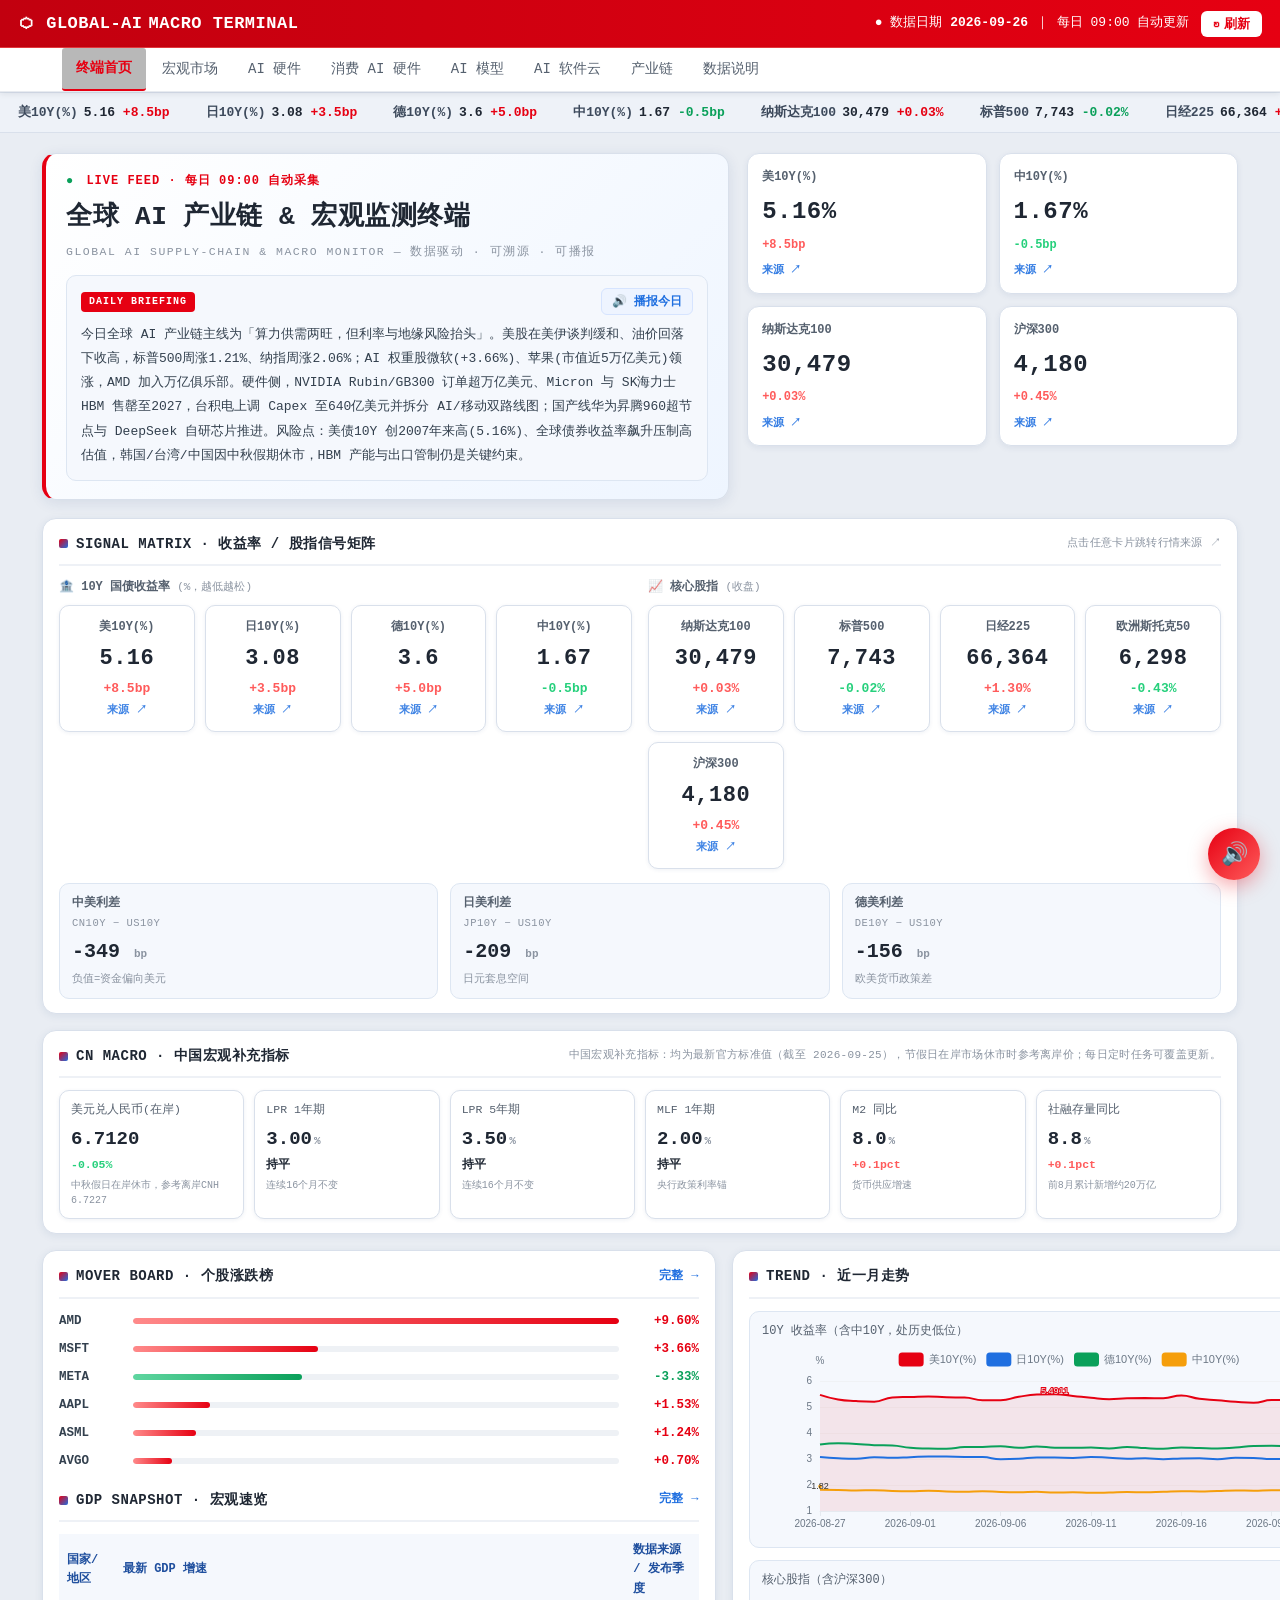
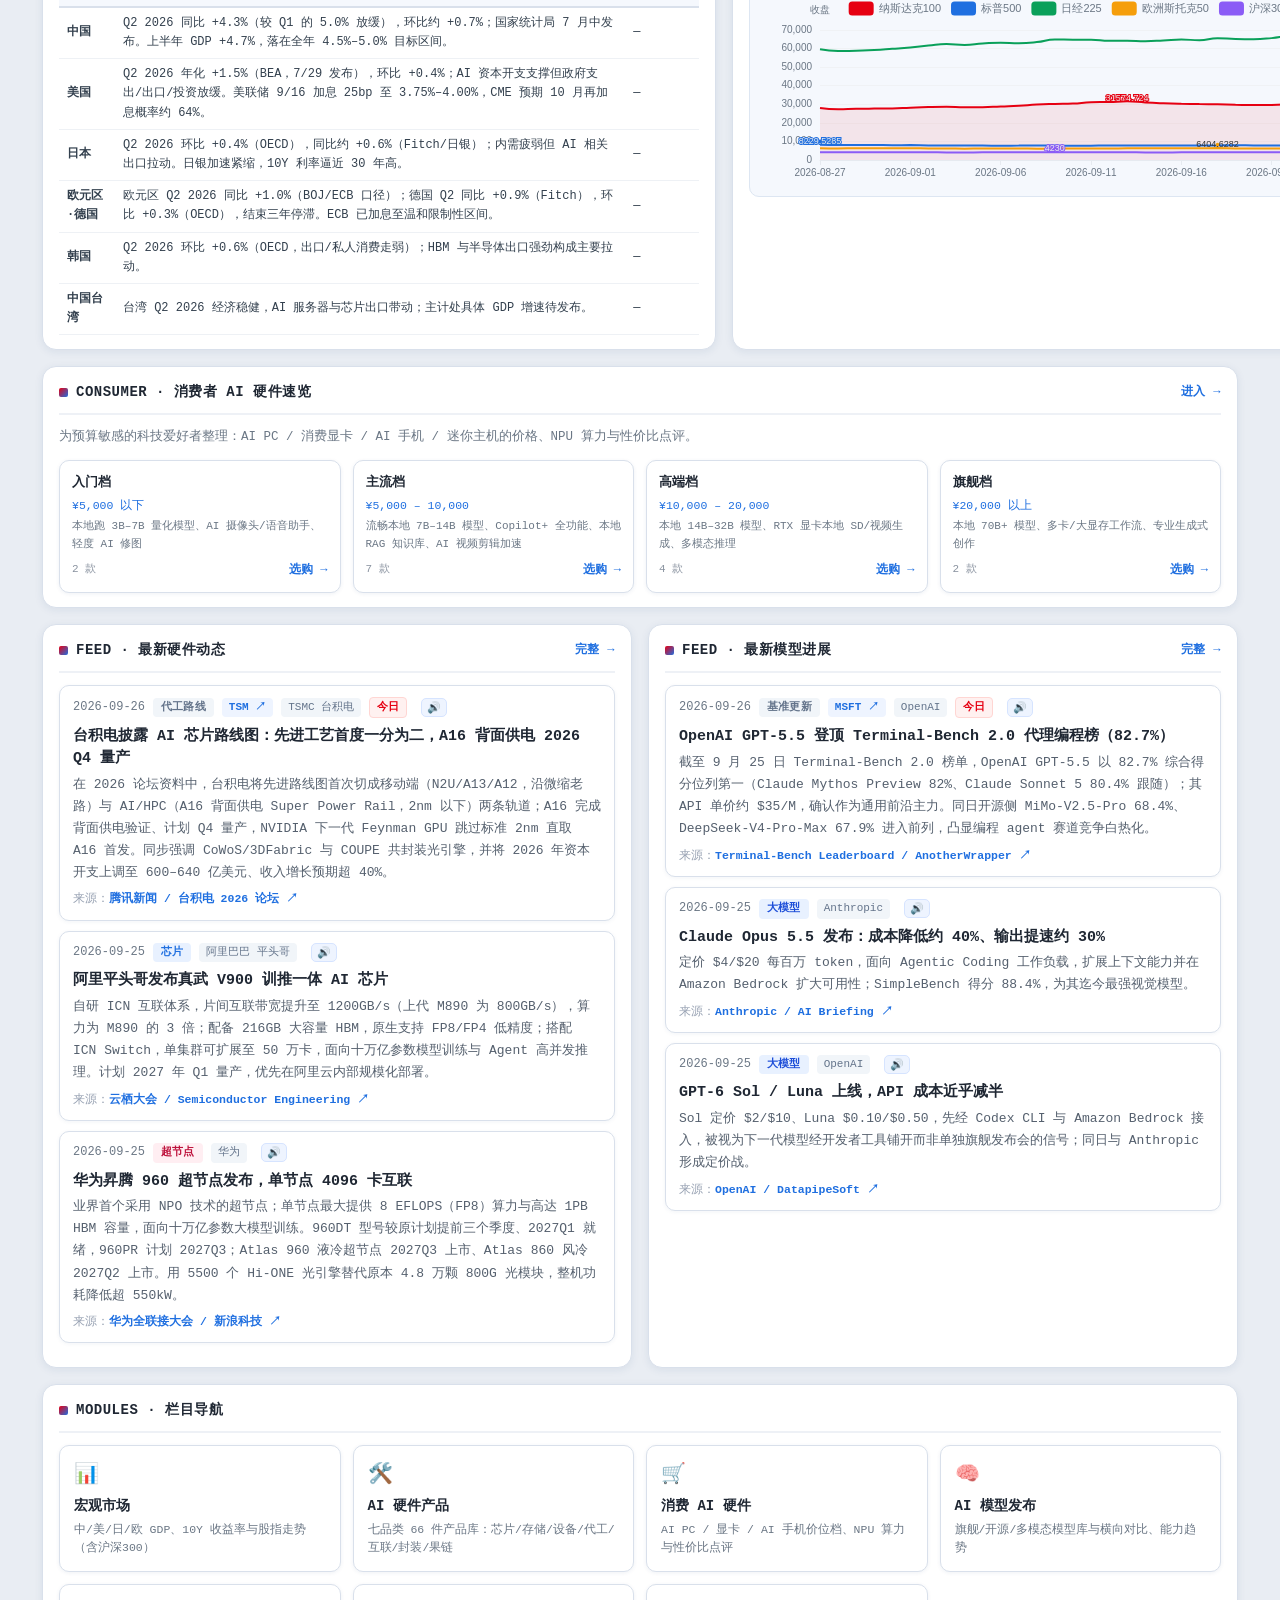
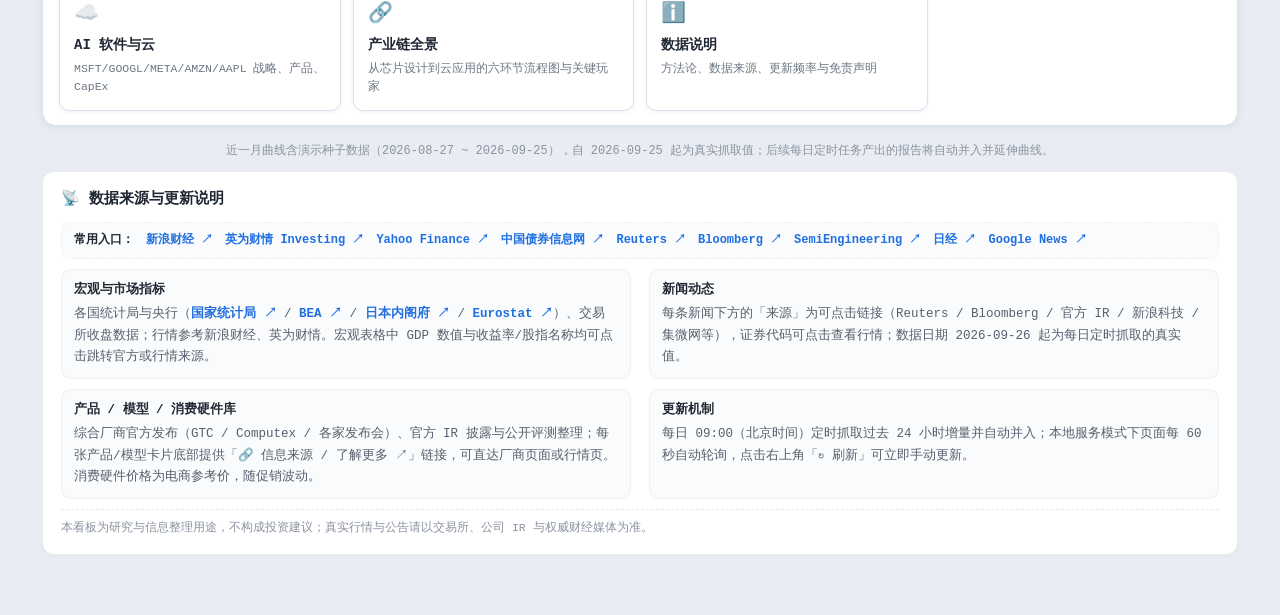
==== dashboard/index.html @ e93f7070 "Add dashboard: global AI hardware & software monitoring site" ====
<!DOCTYPE html>
<html lang="zh-CN">
<head>
<meta charset="UTF-8">
<meta name="viewport" content="width=device-width, initial-scale=1.0">
<title>全球 AI 产业链 · 宏观监测终端</title>
<link rel="stylesheet" href="style.css">
</head>
<body data-page="home" class="home-tech">

<header class="topbar">
  <div class="brand">⬡ GLOBAL-AI<b>MACRO TERMINAL</b></div>
  <div class="meta"><span id="navLive" class="live-pill"></span>
    <button id="refreshBtn" class="btn-refresh">↻ 刷新</button></div>
</header>

<nav class="navbar">
  <div class="nav-inner">
    <a class="nav-item is-active" href="index.html">终端首页</a>
    <a class="nav-item" href="macro.html">宏观市场</a>
    <a class="nav-item" href="hardware.html">AI 硬件</a>
    <a class="nav-item" href="consumer.html">消费 AI 硬件</a>
    <a class="nav-item" href="models.html">AI 模型</a>
    <a class="nav-item" href="software.html">AI 软件云</a>
    <a class="nav-item" href="chain.html">产业链</a>
    <a class="nav-item" href="about.html">数据说明</a>
  </div>
</nav>

<div class="ticker-wrap"><div class="ticker" id="ticker"></div></div>

<main class="container hx">

  <!-- ① 指令台 HERO -->
  <section class="hx-hero">
    <div class="hx-hero-l">
      <div class="hx-kicker"><span class="hx-blink">●</span> LIVE FEED · 每日 09:00 自动采集</div>
      <h1 class="hx-title">全球 AI 产业链 &amp; 宏观监测终端</h1>
      <div class="hx-sub">GLOBAL AI SUPPLY-CHAIN &amp; MACRO MONITOR — 数据驱动 · 可溯源 · 可播报</div>
      <div class="hx-brief" id="briefBox">
        <div class="hx-brief-head">
          <span class="hx-tag">DAILY BRIEFING</span>
          <button class="hx-voice" id="voiceBrief" title="语音播报今日速览">🔊 播报今日</button>
        </div>
        <p class="hx-summary" id="summaryText">加载中…</p>
      </div>
    </div>
    <div class="hx-hero-r" id="heroStats"></div>
  </section>

  <!-- ② 信号矩阵 SIGNAL MATRIX -->
  <section class="hx-sec">
    <div class="hx-sec-ttl"><span class="hx-dot"></span>SIGNAL MATRIX · 收益率 / 股指信号矩阵
      <span class="hx-hint">点击任意卡片跳转行情来源 ↗</span></div>
    <div class="hx-mat">
      <div class="hx-mat-col">
        <div class="hx-mat-lab">🏦 10Y 国债收益率 <span class="hx-mut">(%，越低越松)</span></div>
        <div class="hx-kpi-row" id="kpiYields"></div>
      </div>
      <div class="hx-mat-col">
        <div class="hx-mat-lab">📈 核心股指 <span class="hx-mut">(收盘)</span></div>
        <div class="hx-kpi-row" id="kpiIndices"></div>
      </div>
    </div>
    <div class="hx-deriv" id="hxDeriv"></div>
  </section>

  <!-- ③ 中国宏观补充条 -->
  <section class="hx-sec">
    <div class="hx-sec-ttl"><span class="hx-dot"></span>CN MACRO · 中国宏观补充指标
      <span class="hx-hint" id="cnNote">最新官方标准值</span></div>
    <div class="hx-cn-grid" id="homeCn"></div>
  </section>

  <!-- ④ 双栏：个股榜 / 走势 -->
  <section class="hx-two">
    <div class="hx-card">
      <div class="hx-sec-ttl"><span class="hx-dot"></span>MOVER BOARD · 个股涨跌榜
        <a class="hx-go" href="macro.html">完整 →</a></div>
      <div class="hx-movers" id="keyMovers"></div>
      <div class="hx-sec-ttl" style="margin-top:18px"><span class="hx-dot"></span>GDP SNAPSHOT · 宏观速览
        <a class="hx-go" href="macro.html">完整 →</a></div>
      <div class="hx-gdp" id="homeGdp"></div>
    </div>
    <div class="hx-card">
      <div class="hx-sec-ttl"><span class="hx-dot"></span>TREND · 近一月走势</div>
      <div class="hx-mini">
        <div class="hx-mini-ttl">10Y 收益率（含中10Y，处历史低位）</div>
        <div class="chart hx-chart" id="yieldChartHome"></div>
      </div>
      <div class="hx-mini">
        <div class="hx-mini-ttl">核心股指（含沪深300）</div>
        <div class="chart hx-chart" id="indexChartHome"></div>
      </div>
    </div>
  </section>

  <!-- ⑤ 消费者硬件入口 -->
  <section class="hx-sec">
    <div class="hx-sec-ttl"><span class="hx-dot"></span>CONSUMER · 消费者 AI 硬件速览
      <a class="hx-go" href="consumer.html">进入 →</a></div>
    <p class="hx-lede">为预算敏感的科技爱好者整理：AI PC / 消费显卡 / AI 手机 / 迷你主机的价格、NPU 算力与性价比点评。</p>
    <div class="hx-bands" id="homeBands"></div>
  </section>

  <!-- ⑥ 最新动态流 -->
  <section class="hx-two">
    <div class="hx-card">
      <div class="hx-sec-ttl"><span class="hx-dot"></span>FEED · 最新硬件动态
        <a class="hx-go" href="hardware.html">完整 →</a></div>
      <div id="homeHwNews" class="hx-feed"></div>
    </div>
    <div class="hx-card">
      <div class="hx-sec-ttl"><span class="hx-dot"></span>FEED · 最新模型进展
        <a class="hx-go" href="models.html">完整 →</a></div>
      <div id="homeMdNews" class="hx-feed"></div>
    </div>
  </section>

  <!-- ⑦ 栏目导航 -->
  <section class="hx-sec">
    <div class="hx-sec-ttl"><span class="hx-dot"></span>MODULES · 栏目导航</div>
    <div class="hx-mods" id="hxMods"></div>
  </section>

  <div class="footnote hx-note" id="dataNote"></div>
</main>

<!-- 语音播报浮钮 -->
<button id="voiceFloat" class="hx-voice-float" title="语音播报速览">🔊</button>

<script src="assets/echarts.min.js"></script>
<script src="data/data.js"></script>
<script src="app.js"></script>
</body>
</html>
---- dashboard/style.css ----
:root{
  --red:#e60012; --green:#0aa05a; --ink:#1f2733; --muted:#6b7785;
  --line:#e6eaf0; --bg:#f3f5f8; --card:#fff; --blue:#1f6fe0; --chip:#eef4ff;
}
*{box-sizing:border-box}
body{margin:0;background:var(--bg);color:var(--ink);
  font-family:-apple-system,BlinkMacSystemFont,"Segoe UI","PingFang SC","Microsoft YaHei",sans-serif;
  line-height:1.6;}
/* 顶栏 */
.topbar{display:flex;justify-content:space-between;align-items:center;
  background:linear-gradient(90deg,#c2000f,#e60012);color:#fff;padding:10px 18px;}
.brand{font-size:17px;font-weight:600;letter-spacing:.5px;}
.brand b{font-weight:800;margin-left:6px;}
.meta{font-size:13px;display:flex;align-items:center;gap:12px;}
.meta #lastUpdated{opacity:.92;}
#refreshBtn{background:#fff;color:var(--red);border:none;border-radius:6px;
  padding:4px 12px;font-size:13px;cursor:pointer;font-weight:600;}
#refreshBtn:hover{background:#ffe9ea;}
/* 滚动行情条 */
.ticker-wrap{background:#1b1f27;overflow:hidden;white-space:nowrap;}
.ticker{display:inline-block;padding:7px 0;animation:scroll 38s linear infinite;}
.ticker:hover{animation-play-state:paused;}
.ticker .tk{display:inline-block;margin:0 18px;font-size:13px;color:#e8eaed;}
.ticker .tk .nm{color:#9aa3af;margin-right:6px;}
.up{color:#ff5b5b;font-weight:700;}
.down{color:#26d07c;font-weight:700;}
@keyframes scroll{from{transform:translateX(0)}to{transform:translateX(-50%)}}
/* 主体 */
.container{max-width:1180px;margin:0 auto;padding:16px 16px 40px;}
.summary{background:var(--card);border:1px solid var(--line);border-left:4px solid var(--blue);
  border-radius:10px;padding:12px 16px;margin-bottom:18px;font-size:14px;}
.summary .badge{display:inline-block;background:var(--chip);color:var(--blue);font-weight:700;
  font-size:12px;padding:2px 10px;border-radius:999px;margin-right:10px;}
.block{background:var(--card);border:1px solid var(--line);border-radius:12px;
  padding:16px 18px;margin-bottom:18px;box-shadow:0 1px 3px rgba(16,24,40,.04);}
.block h2{margin:0 0 14px;font-size:18px;}
.block h2 small{font-size:12px;color:var(--muted);font-weight:400;margin-left:6px;}
/* 宏观 */
.macro-grid{display:grid;grid-template-columns:1fr 1fr;gap:14px;margin-bottom:14px;}
.panel{border:1px solid var(--line);border-radius:10px;padding:10px 12px;background:#fafbfc;}
.panel-title{font-size:13px;color:var(--muted);margin-bottom:4px;font-weight:600;}
.chart{width:100%;}
.chart-lg{height:240px;}
.chart-md{height:200px;}
/* 首页宏观速览：并排迷你图 */
.macro-mini{display:grid;grid-template-columns:1fr 1fr;gap:14px;margin-top:14px;}
.mini-box{border:1px solid var(--line);border-radius:10px;padding:10px 12px;background:#fafbfc;}
.mini-ttl{font-size:12px;color:var(--muted);font-weight:600;margin-bottom:4px;}
.table-wrap{overflow-x:auto;}
table{width:100%;border-collapse:collapse;font-size:13px;min-width:640px;}
th,td{padding:8px 10px;border-bottom:1px solid var(--line);text-align:left;}
th{background:#f1f5f9;color:#334155;font-weight:600;}
/* 卡片网格 */
.card-grid{display:grid;grid-template-columns:repeat(auto-fill,minmax(330px,1fr));gap:14px;}
.stk-card{border:1px solid var(--line);border-radius:12px;padding:12px 14px;background:#fff;}
.stk-head{display:flex;justify-content:space-between;align-items:baseline;margin-bottom:6px;}
.stk-name{font-weight:700;font-size:15px;}
.stk-tk{font-size:11px;color:var(--blue);background:var(--chip);padding:1px 8px;border-radius:999px;margin-left:6px;}
.stk-price{font-size:18px;font-weight:800;}
.stk-chart{height:120px;width:100%;}
.stk-foot{font-size:12px;color:var(--muted);margin-top:4px;}
.footnote{color:var(--muted);font-size:12px;text-align:center;margin-top:8px;}

/* ============ 导航栏（新浪财经风格） ============ */
.navbar{background:#c8161d;border-top:1px solid #e2373d;box-shadow:0 2px 6px rgba(16,24,40,.08);
  position:sticky;top:0;z-index:50;}
.nav-inner{max-width:1180px;margin:0 auto;display:flex;align-items:center;gap:2px;
  padding:0 12px;overflow-x:auto;white-space:nowrap;-ms-overflow-style:none;scrollbar-width:none;}
.nav-inner::-webkit-scrollbar{display:none}
.nav-item{color:#fff;text-decoration:none;font-size:14px;padding:9px 14px;border-radius:3px;
  transition:background .15s;font-weight:500;}
.nav-item:hover{background:rgba(0,0,0,.16)}
.nav-item.is-active{background:rgba(0,0,0,.24);font-weight:700}
.nav-live{margin-left:auto;color:#ffe0e2;font-size:12px;padding-right:6px;white-space:nowrap;}
.nav-live b{color:#fff}

/* 锚点跳转时给固定导航留出空间 */
section[id],p[id]{scroll-margin-top:56px}

/* ============ 新闻栏目 ============ */
.news-toolbar{display:flex;align-items:center;justify-content:space-between;gap:10px;
  flex-wrap:wrap;margin-bottom:12px;padding-bottom:10px;border-bottom:1px dashed var(--line);}
.news-filters{display:flex;flex-wrap:wrap;gap:6px;}
.chip{border:1px solid var(--line);background:#f7f9fc;color:#475569;font-size:12px;
  padding:2px 10px;border-radius:999px;cursor:pointer;transition:all .15s;}
.chip:hover{border-color:#c3d4ee;color:var(--blue)}
.chip.on{background:var(--red);border-color:var(--red);color:#fff;font-weight:600;}
.news-count{font-size:12px;color:var(--muted);white-space:nowrap;}
.news-list{display:grid;grid-template-columns:1fr;gap:0;}
.news-item{padding:12px 2px 12px 12px;border-bottom:1px solid #f0f2f5;border-left:3px solid transparent;
  transition:background .15s,border-color .15s;}
.news-item:hover{background:#fafcff;border-left-color:var(--red);}
.news-item:last-child{border-bottom:none}
.news-head{display:flex;align-items:center;gap:8px;flex-wrap:wrap;margin-bottom:4px;}
.news-date{font-size:12px;color:var(--muted);font-variant-numeric:tabular-nums;}
.news-tag{font-size:11px;padding:1px 8px;border-radius:4px;font-weight:600;letter-spacing:.2px;}
.news-tk{font-size:11px;color:var(--blue);background:var(--chip);padding:1px 7px;border-radius:4px;font-weight:600;}
.news-org{font-size:11px;color:#64748b;background:#f1f5f9;padding:1px 7px;border-radius:4px;}
.news-cty{font-size:11px;color:#0f766e;background:#ecfdf5;padding:1px 7px;border-radius:4px;font-weight:600;}
.news-fresh{font-size:11px;padding:1px 7px;border-radius:4px;background:#fff1f0;color:var(--red);
  border:1px solid #ffd6d3;font-weight:700;}

/* 硬件页：地区筛选条 + 国别徽标 */
.filter-bar{display:flex;flex-wrap:wrap;align-items:center;gap:8px;margin:14px 0 4px;
  padding:10px 12px;background:#f6f8fb;border:1px solid var(--line);border-radius:10px;}
.flt-label{font-size:13px;color:var(--muted);font-weight:600;margin-right:2px;}
.flt{font-size:12.5px;padding:5px 12px;border:1px solid #d4dbe5;border-radius:999px;background:#fff;
  color:var(--ink);cursor:pointer;transition:all .15s;font-weight:600;}
.flt:hover{border-color:var(--blue);color:var(--blue);}
.flt.active{background:var(--red);border-color:var(--red);color:#fff;}
.pc-country{font-size:10.5px;color:#0f766e;background:#ecfdf5;border:1px solid #99f6e4;
  padding:1px 7px;border-radius:999px;font-weight:600;margin-right:6px;}
.news-title{margin:0;font-size:15px;font-weight:700;line-height:1.45;display:inline;}
.news-head .news-title{flex:1 1 100%;}
.news-detail{margin:4px 0 6px;font-size:13px;color:#3f4a58;line-height:1.7;}
.news-src{font-size:11.5px;color:#98a2b3;}
.news-empty{color:var(--muted);font-size:13px;padding:16px 4px;}

/* 标签配色 */
.news-tag.t-chip{background:#e8f1ff;color:#1f6fe0}
.news-tag.t-mem{background:#e6f8f6;color:#0d9488}
.news-tag.t-pkg{background:#f2ecfe;color:#7c3aed}
.news-tag.t-eq{background:#fff4e5;color:#c2740a}
.news-tag.t-net{background:#e6f6fb;color:#0e7490}
.news-tag.t-fab{background:#eceefb;color:#4f46e5}
.news-tag.t-node{background:#ffeef2;color:#be123c}
.news-tag.t-llm{background:#e8f1ff;color:#1d4ed8}
.news-tag.t-mm{background:#f2ecfe;color:#7c3aed}
.news-tag.t-open{background:#e9f9ef;color:#0aa05a}
.news-tag.t-agent{background:#fff1e6;color:#c2410c}
.news-tag.t-sec{background:#ffeceb;color:#d92d20}
.news-tag.t-eco{background:#e6f8f6;color:#0f766e}
.news-tag.t-sci{background:#e6f6fb;color:#0369a1}
.news-tag.t-def{background:#f1f5f9;color:#64748b}

/* ============ 产业链全景卡片 ============ */
.chain-grid{display:grid;grid-template-columns:repeat(auto-fill,minmax(210px,1fr));gap:12px;}
.chain-card{border:1px solid var(--line);border-radius:10px;padding:12px 14px;background:#fafbfc;
  text-decoration:none;color:inherit;display:block;transition:all .15s;}
.chain-card:hover{border-color:#f3b4b8;background:#fff;box-shadow:0 4px 12px rgba(230,0,18,.08);transform:translateY(-1px);}
.chain-card .cc-t{font-size:14px;font-weight:700;margin-bottom:4px;}
.chain-card .cc-d{font-size:12px;color:var(--muted);line-height:1.55;}
.chain-card .cc-n{font-size:11px;color:var(--red);font-weight:700;margin-top:6px;display:inline-block;}

@media(max-width:760px){
  .macro-grid{grid-template-columns:1fr;}
  .nav-item{padding:9px 10px;font-size:13px;}
  .nav-live{display:none}
}

/* ============ 导航栏（多页站点） ============ */
.navbar a.nav-item.is-active{background:rgba(0,0,0,.28);font-weight:700}

/* 首页速览 */
.kpi-row{display:grid;grid-template-columns:repeat(auto-fill,minmax(150px,1fr));gap:12px;margin-bottom:16px;}
.kpi{background:var(--card);border:1px solid var(--line);border-radius:12px;padding:12px 14px;text-align:center;
  box-shadow:0 1px 3px rgba(16,24,40,.04);}
.kpi-nm{font-size:12px;color:var(--muted);margin-bottom:4px;font-weight:600;}
.kpi-v{font-size:22px;font-weight:800;letter-spacing:.5px;}
.kpi-c{font-size:13px;font-weight:700;margin-top:2px;}

.mover-row{display:flex;flex-wrap:wrap;gap:8px;margin-bottom:18px;}
.mover{display:flex;align-items:center;gap:8px;background:var(--card);border:1px solid var(--line);
  border-radius:999px;padding:4px 14px;font-size:13px;font-weight:600;}
.mover .m-tk{color:var(--ink);}
.mover .m-chg{font-weight:800;}

/* 栏目入口卡片 */
.col-grid{display:grid;grid-template-columns:repeat(auto-fill,minmax(220px,1fr));gap:14px;}
.col-card{display:block;text-decoration:none;color:inherit;background:var(--card);border:1px solid var(--line);
  border-radius:12px;padding:16px;transition:all .15s;box-shadow:0 1px 3px rgba(16,24,40,.04);}
.col-card:hover{border-color:#f3b4b8;box-shadow:0 6px 16px rgba(230,0,18,.1);transform:translateY(-2px);}
.col-card .cc-ico{font-size:26px;}
.col-card .cc-t{font-size:16px;font-weight:700;margin:6px 0 4px;}
.col-card .cc-d{font-size:12.5px;color:var(--muted);line-height:1.55;}
.col-card .cc-n{font-size:12px;color:var(--red);font-weight:700;margin-top:8px;display:inline-block;}

/* 双栏新闻（首页亮点） */
.news-half{display:grid;grid-template-columns:1fr 1fr;gap:16px;}
@media(max-width:760px){.news-half{grid-template-columns:1fr;}}

/* 区块标题带线 */
.sec-ttl{display:flex;align-items:center;gap:10px;margin:4px 0 14px;}
.sec-ttl h2{margin:0;font-size:18px;}
.sec-ttl .ln{flex:1;height:1px;background:var(--line);}

/* ============ 硬件产品卡片 ============ */
.cat-block{border-top:2px solid var(--red);margin-bottom:26px;padding-top:10px;}
.cat-head{display:flex;align-items:baseline;gap:10px;}
.cat-head h3{margin:0;font-size:17px;}
.cat-n{font-size:12px;color:var(--muted);background:#f1f5f9;padding:1px 9px;border-radius:999px;}
.cat-desc{font-size:13px;color:var(--muted);margin:6px 0 14px;line-height:1.6;}

.prod-grid{display:grid;grid-template-columns:repeat(auto-fill,minmax(340px,1fr));gap:14px;}
.prod-card{border:1px solid var(--line);border-radius:12px;background:var(--card);overflow:hidden;
  box-shadow:0 1px 3px rgba(16,24,40,.04);display:flex;flex-direction:column;}
.pc-head{display:flex;justify-content:space-between;align-items:flex-start;padding:12px 14px;
  background:linear-gradient(180deg,#fbfcfe,#f4f7fb);border-bottom:1px solid var(--line);}
.pc-vendor{font-size:11.5px;color:var(--blue);font-weight:700;}
.pc-name{margin:2px 0 0;font-size:15px;font-weight:800;}
.pc-meta{text-align:right;display:flex;flex-direction:column;align-items:flex-end;gap:4px;}
.pc-status{font-size:11px;color:#b45309;background:#fff7ed;padding:1px 8px;border-radius:999px;font-weight:600;}
.pc-tk{font-size:11px;color:var(--blue);background:var(--chip);padding:1px 7px;border-radius:4px;font-weight:700;}
.pc-body{padding:10px 14px 14px;flex:1;}
table.spec{width:100%;border-collapse:collapse;font-size:12.5px;min-width:0;}
table.spec td{border:1px solid #eef1f5;padding:5px 8px;}
table.spec .sp-k{background:#f7f9fc;color:var(--muted);width:38%;font-weight:600;}
table.spec .sp-v{color:var(--ink);}
.pc-hl-title{font-size:12px;font-weight:700;color:var(--ink);margin:10px 0 4px;}
ul.pc-hl{margin:0;padding-left:18px;font-size:12.5px;color:#3f4a58;line-height:1.7;}
.pc-pos{font-size:12.5px;color:#475569;background:#f7fafc;border-radius:8px;padding:8px 10px;margin-top:10px;line-height:1.6;}

/* ============ 模型卡片 ============ */
.model-grid{display:grid;grid-template-columns:repeat(auto-fill,minmax(330px,1fr));gap:14px;}
.model-card{border:1px solid var(--line);border-radius:12px;background:var(--card);padding:14px 16px;
  box-shadow:0 1px 3px rgba(16,24,40,.04);display:flex;flex-direction:column;}
.mc-head{display:flex;justify-content:space-between;align-items:flex-start;gap:8px;}
.mc-vendor{font-size:11.5px;color:var(--blue);font-weight:700;}
.mc-name{margin:2px 0 0;font-size:15px;font-weight:800;}
.mc-badges{display:flex;gap:5px;flex-shrink:0;}
.badge{font-size:10.5px;padding:2px 7px;border-radius:999px;font-weight:700;white-space:nowrap;}
.badge.open{background:#e9f9ef;color:#0aa05a;}
.badge.close{background:#fdeceb;color:#d92d20;}
.badge.type{background:#eef2ff;color:#4338ca;}
.mc-spec{display:grid;grid-template-columns:1fr 1fr;gap:6px 12px;margin:10px 0;font-size:12px;}
.mc-spec div{display:flex;flex-direction:column;}
.mc-spec span{font-size:10.5px;color:var(--muted);}
.mc-spec div{color:var(--ink);font-weight:600;}
ul.mc-hl{margin:0 0 8px;padding-left:18px;font-size:12.5px;color:#3f4a58;line-height:1.7;}
.mc-bench{font-size:12px;color:#475569;background:#f7fafc;border-radius:8px;padding:8px 10px;line-height:1.6;}
.mc-date{font-size:11.5px;color:var(--muted);margin-top:8px;}

/* ============ 软件公司卡片 ============ */
.sw-grid{display:grid;grid-template-columns:repeat(auto-fill,minmax(360px,1fr));gap:14px;}
.sw-card{border:1px solid var(--line);border-radius:12px;background:var(--card);padding:14px 16px;
  box-shadow:0 1px 3px rgba(16,24,40,.04);}
.sw-head{display:flex;align-items:center;gap:10px;margin-bottom:4px;}
.sw-tk{font-size:12px;color:var(--blue);background:var(--chip);padding:2px 9px;border-radius:6px;font-weight:800;}
.sw-name{margin:0;font-size:17px;font-weight:800;}
.sw-role{font-size:12.5px;color:var(--blue);font-weight:600;margin-bottom:8px;}
.sw-strategy{font-size:13px;color:#3f4a58;line-height:1.7;margin-bottom:10px;}
.sw-block{margin-bottom:10px;}
.sw-bt{font-size:12px;font-weight:700;color:var(--ink);margin-bottom:4px;}
.sw-block ul{margin:0;padding-left:18px;font-size:12.5px;color:#3f4a58;line-height:1.7;}
.sw-capex{font-size:12.5px;color:#475569;background:#f7fafc;border-radius:8px;padding:8px 10px;line-height:1.6;}

/* ============ 产业链流程 ============ */
.chain-flow{display:flex;flex-wrap:wrap;align-items:stretch;gap:0;}
.chain-node{flex:1 1 200px;min-width:180px;border:1px solid var(--line);border-radius:12px;padding:14px 16px;
  background:var(--card);position:relative;margin:6px;}
.cn-icon{font-size:24px;}
.cn-name{font-size:15px;font-weight:800;margin:6px 0 4px;}
.cn-desc{font-size:12px;color:var(--muted);line-height:1.6;}
.cn-players{margin-top:8px;display:flex;flex-wrap:wrap;gap:5px;}
.cn-p{font-size:11px;font-weight:700;color:var(--blue);background:var(--chip);padding:1px 8px;border-radius:999px;}
.cn-arrow{display:flex;align-items:center;justify-content:center;color:var(--red);font-size:20px;font-weight:800;
  padding:0 4px;align-self:center;}
@media(max-width:760px){.cn-arrow{transform:rotate(90deg);}}

/* ============ 时间线 ============ */
.timeline{position:relative;padding-left:18px;border-left:2px solid var(--line);margin-left:6px;}
.tl-item{position:relative;padding:8px 0 8px 6px;}
.tl-dot{position:absolute;left:-26px;top:14px;width:12px;height:12px;border-radius:50%;
  background:var(--red);border:2px solid #fff;box-shadow:0 0 0 2px #ffd6da;}
.tl-body{display:flex;flex-direction:column;}
.tl-date{font-size:11.5px;color:var(--muted);font-variant-numeric:tabular-nums;}
.tl-body b{font-size:14px;margin-top:1px;}
.tl-sub{font-size:12px;color:var(--muted);}

/* 对比表横向滚动 */
.table-scroll{overflow-x:auto;}
.mini{font-size:12px;font-weight:700;}

/* ============ 主页改版：Hero + 分组 KPI + 双栏 ============ */
.hero{display:flex;gap:18px;align-items:stretch;margin-bottom:18px;
  background:linear-gradient(135deg,#1d2735 0%,#2a3a52 55%,#3b2a4a 100%);
  border-radius:16px;padding:22px 24px;color:#fff;
  box-shadow:0 6px 20px rgba(20,30,50,.25);position:relative;overflow:hidden;}
.hero::after{content:'';position:absolute;right:-60px;top:-60px;width:220px;height:220px;border-radius:50%;
  background:radial-gradient(circle,rgba(230,0,18,.35),transparent 70%);}
.hero-left{flex:1.6;min-width:0;position:relative;z-index:1;}
.hero-kicker{font-size:11px;letter-spacing:1.5px;color:#8fa3c0;font-weight:700;margin-bottom:6px;}
.hero-title{margin:0 0 8px;font-size:20px;font-weight:800;letter-spacing:.5px;}
.hero-summary{margin:0;font-size:13.5px;line-height:1.8;color:#d7deea;max-height:120px;overflow:auto;}
.hero-chips{margin-top:12px;display:flex;gap:8px;flex-wrap:wrap;}
.hchip{font-size:11.5px;font-weight:700;padding:3px 12px;border-radius:999px;}
.hc-red{background:rgba(230,0,18,.25);color:#ff9aa2;border:1px solid rgba(230,0,18,.45);}
.hc-blue{background:rgba(56,132,255,.22);color:#9cc2ff;border:1px solid rgba(56,132,255,.45);}
.hc-teal{background:rgba(20,184,166,.22);color:#7ce0d5;border:1px solid rgba(20,184,166,.45);}
.hero-right{flex:1;display:grid;grid-template-columns:1fr 1fr;gap:10px;align-content:center;position:relative;z-index:1;}
.hero-stat{background:rgba(255,255,255,.07);border:1px solid rgba(255,255,255,.12);border-radius:12px;
  padding:10px 12px;backdrop-filter:blur(4px);}
.hs-nm{font-size:11px;color:#a8b6cc;font-weight:600;}
.hs-v{font-size:19px;font-weight:800;margin-top:2px;font-variant-numeric:tabular-nums;}
.hs-c{font-size:12px;font-weight:700;}
@media(max-width:860px){.hero{flex-direction:column;}.hero-summary{max-height:none;}}

/* 区块标题小圆点 */
.st-dot{display:inline-block;width:9px;height:9px;border-radius:50%;margin-right:8px;vertical-align:2px;}
.d-red{background:var(--red);box-shadow:0 0 0 3px #fdd9dc;}
.d-blue{background:var(--blue);box-shadow:0 0 0 3px #d9e7fb;}
.d-teal{background:#0d9488;box-shadow:0 0 0 3px #ccf1ed;}
.d-amber{background:#d97706;box-shadow:0 0 0 3px #fdeccc;}
.st-sub{font-size:11.5px;color:var(--muted);}

/* KPI 分组 */
.kpi-group{margin-bottom:6px;}
.kg-label{font-size:12.5px;color:var(--muted);font-weight:700;margin:8px 0 8px;}
.kpi{border-top:3px solid var(--line);position:relative;}
.kpi:has(.up){border-top-color:#f3b0b3;}
.kpi:has(.down){border-top-color:#9fdfc0;}

/* 双栏 */
.two-col{display:grid;grid-template-columns:1fr 1fr;gap:18px;align-items:start;}
@media(max-width:860px){.two-col{grid-template-columns:1fr;}}

/* 消费档位卡 */
.band-grid{display:grid;grid-template-columns:repeat(auto-fill,minmax(230px,1fr));gap:12px;}
.band-card{display:block;text-decoration:none;color:inherit;background:#fff;border:1px solid var(--line);
  border-radius:12px;padding:14px 16px;transition:all .15s;box-shadow:0 1px 3px rgba(16,24,40,.04);}
a.band-card:hover{border-color:#f3b4b8;box-shadow:0 6px 16px rgba(230,0,18,.1);transform:translateY(-2px);}
.bc-name{font-size:14px;font-weight:800;display:flex;align-items:center;gap:6px;}
.bc-name::before{content:'';width:8px;height:8px;border-radius:50%;background:var(--amber,#d97706);}
.bc-range{font-size:17px;font-weight:800;color:var(--red);margin:4px 0;font-variant-numeric:tabular-nums;}
.bc-do{font-size:12.5px;color:#3f4a58;line-height:1.65;}
.bc-note{font-size:12px;color:var(--muted);margin-top:6px;line-height:1.6;}
.bc-foot{display:flex;justify-content:space-between;align-items:center;margin-top:10px;font-size:12px;}
.bc-n{color:var(--muted);font-weight:700;}
.bc-go{color:var(--red);font-weight:800;}
.cons-lede{font-size:13px;color:#3f4a58;margin:0 0 12px;line-height:1.7;}
.cons-teaser{border-top:3px solid #d97706;}

/* 消费产品卡增强 */
.cons-card .pc-head{background:linear-gradient(180deg,#fffdf6,#fdf6e7);}
.cons-price-row{display:flex;justify-content:space-between;align-items:center;gap:10px;
  padding:10px 14px;border-bottom:1px solid #f1ead6;background:#fffcf2;}
.cons-price{font-size:18px;font-weight:800;color:var(--red);font-variant-numeric:tabular-nums;}
.cons-npu{font-size:11.5px;color:#92400e;background:#fef3c7;border:1px solid #fde68a;
  padding:2px 9px;border-radius:999px;font-weight:700;text-align:right;}
.cons-value{font-size:12.5px;color:#475569;background:#f7fafc;border-radius:8px;padding:9px 11px;
  margin-top:10px;line-height:1.7;}
.pc-status.st-soon{color:#6d28d9;background:#f5f3ff;}
.col-hot{border-color:#f0c9cb;background:linear-gradient(180deg,#fffafa,#fff5f5);}
.hot-tag{font-size:10px;background:var(--red);color:#fff;border-radius:4px;padding:1px 6px;
  vertical-align:3px;font-weight:800;margin-left:4px;}

@media(max-width:760px){
  .hero-right{grid-template-columns:1fr 1fr;}
}

/* ============ 全站页脚：数据来源 ============ */
.site-footer{margin-top:10px;background:var(--card);border:1px solid var(--line);border-radius:12px;
  padding:16px 18px;box-shadow:0 1px 3px rgba(16,24,40,.04);}
.sf-ttl{font-size:15px;font-weight:800;margin-bottom:10px;color:var(--ink);}
.sf-grid{display:grid;grid-template-columns:1fr 1fr;gap:10px 18px;}
@media(max-width:760px){.sf-grid{grid-template-columns:1fr;}}
.sf-item{background:#f8fafc;border:1px solid var(--line);border-radius:10px;padding:10px 12px;
  font-size:12.5px;color:#3f4a58;line-height:1.7;display:flex;flex-direction:column;gap:3px;}
.sf-item b{font-size:12.5px;color:var(--ink);}
.sf-disclaim{font-size:11.5px;color:var(--muted);margin-top:10px;line-height:1.7;
  border-top:1px dashed var(--line);padding-top:8px;}
#refreshBtn.refreshing{opacity:.7;cursor:wait;}
.src-note{font-size:12px;color:var(--muted);background:#f8fafc;border-left:3px solid var(--blue);
  padding:8px 12px;border-radius:0 8px 8px 0;margin-top:10px;line-height:1.7;}



@media(max-width:760px){
  .macro-mini{grid-template-columns:1fr;}
}



/* ============ 信息来源超链接 ============ */
/* KPI / Hero 卡片整体可点击 */
a.kpi,a.hero-stat{display:block;color:inherit;text-decoration:none;cursor:pointer;
  transition:transform .15s ease,box-shadow .15s ease,border-color .15s ease;}
a.kpi:hover,a.hero-stat:hover{transform:translateY(-2px);border-color:var(--blue);
  box-shadow:0 4px 14px rgba(31,111,224,.14);}
.kpi-src{font-size:10.5px;color:var(--blue);margin-top:3px;font-weight:600;opacity:.85;}
.hs-src{color:#ffd76e;opacity:.9;}
/* 新闻/表格/产品内的小链接 */
a.src-link{color:var(--blue);text-decoration:none;font-weight:600;cursor:pointer;}
a.src-link:hover{text-decoration:underline;}
a.row-link b{color:var(--blue);}
a.news-tk{color:var(--blue);background:var(--chip);padding:1px 7px;border-radius:4px;
  font-weight:600;font-size:11px;text-decoration:none;cursor:pointer;}
a.news-tk:hover{background:#dbe8ff;text-decoration:none;}
a.pc-tk{color:var(--blue);background:var(--chip);padding:1px 7px;border-radius:4px;
  font-weight:700;font-size:11px;text-decoration:none;cursor:pointer;}
a.pc-tk:hover{background:#dbe8ff;}
a.sw-tk{color:var(--blue);background:var(--chip);padding:2px 8px;border-radius:4px;
  font-weight:700;font-size:12px;text-decoration:none;cursor:pointer;}
a.sw-tk:hover{background:#dbe8ff;}
/* 产品/模型卡「了解更多」链接 */
a.pc-more{display:inline-block;margin-top:10px;font-size:12px;color:var(--blue);
  text-decoration:none;font-weight:700;background:var(--chip);border:1px solid transparent;
  border-radius:6px;padding:4px 10px;transition:background .15s ease,border-color .15s ease;}
a.pc-more:hover{background:#dbe8ff;border-color:var(--blue);}
.mc-foot{display:flex;justify-content:space-between;align-items:center;gap:8px;flex-wrap:wrap;}
a.mc-more{margin-top:0;}
/* 页脚常用入口链接条 */
.sf-links{display:flex;flex-wrap:wrap;gap:6px 12px;font-size:12px;color:var(--muted);
  background:#f8fafc;border:1px dashed var(--line);border-radius:8px;padding:8px 12px;margin-bottom:10px;}
.sf-links b{color:var(--ink);}
.sf-links a{color:var(--blue);text-decoration:none;font-weight:600;white-space:nowrap;}
.sf-links a:hover{text-decoration:underline;}
.sf-item a{color:var(--blue);text-decoration:none;font-weight:600;}
.sf-item a:hover{text-decoration:underline;}

/* ============================================================
   首页 · 理工科终端风（新浪财经浅色版）  —— 仅作用于 body.home-tech
   ============================================================ */
body.home-tech{background:#e9edf3;color:#1f2733;
  font-family:'JetBrains Mono','SF Mono',ui-monospace,Consolas,'Roboto Mono',Menlo,monospace;}
/* 顶栏沿用全站新浪红（不覆盖），保证品牌一致 */
.home-tech .brand b{color:#fff;}
.home-tech .nav-live{color:#0aa05a;}
.home-tech .navbar{background:#fff;border-bottom:1px solid #e8ebf0;}
.home-tech .nav-item{color:#55606e;}
.home-tech .nav-item:hover{color:#e60012;}
.home-tech .nav-item.is-active{color:#e60012;background:#fff5f5;border-bottom:2px solid #e60012;}
.home-tech .ticker-wrap{background:#eef2f8;border-bottom:1px solid #d9e0eb;
  border-top:1px solid #d9e0eb;}
.home-tech .ticker .tk{color:#1f2733;font-weight:700;}
.home-tech .tk .nm{color:#3d4a5c;font-weight:700;}
.home-tech .tk .up{color:#e60012;}
.home-tech .tk .down{color:#0aa05a;}

.container.hx{max-width:1240px;padding:20px 22px 60px;}

/* HERO 指令台 */
.hx-hero{display:grid;grid-template-columns:1.4fr 1fr;gap:18px;margin-bottom:18px;}
.hx-hero-l{background:linear-gradient(135deg,#ffffff 0%,#eef5ff 100%);
  border:1px solid #d9e0eb;border-left:4px solid #e60012;border-radius:14px;padding:18px 20px;
  box-shadow:0 3px 14px rgba(31,60,120,.10);}
.hx-kicker{font-size:12px;color:#e60012;letter-spacing:1px;margin-bottom:6px;font-weight:700;}
.hx-blink{color:#0aa05a;animation:hxblink 1.4s infinite;margin-right:4px;}
@keyframes hxblink{0%,100%{opacity:1}50%{opacity:.25}}
.hx-title{font-size:26px;font-weight:800;margin:2px 0 4px;letter-spacing:.5px;color:#1f2733;}
.hx-sub{font-size:11.5px;color:#8a93a0;letter-spacing:1.5px;margin-bottom:14px;}
.hx-brief{background:#f5f8fd;border:1px solid #dde6f2;border-radius:10px;padding:12px 14px;}
.hx-brief-head{display:flex;justify-content:space-between;align-items:center;margin-bottom:8px;}
.hx-tag{font-size:10px;color:#fff;background:#e60012;padding:2px 8px;border-radius:4px;font-weight:800;letter-spacing:1px;}
.hx-summary{font-size:13px;line-height:1.85;color:#33404e;margin:0;white-space:pre-wrap;}
/* 语音按钮 */
.hx-voice{background:#eef4ff;color:#1f6fe0;border:1px solid #d6e4ff;border-radius:6px;padding:4px 10px;
  font-size:12px;font-weight:700;cursor:pointer;transition:.15s;font-family:inherit;}
.hx-voice:hover{background:#dcebff;border-color:#1f6fe0;}
.hx-voice.voicing{background:#e60012;color:#fff;border-color:#e60012;animation:hxblink 1s infinite;}
.hx-voice-float{position:fixed;right:20px;bottom:20px;z-index:50;width:52px;height:52px;border-radius:50%;
  background:linear-gradient(135deg,#e60012,#ff5b5b);color:#fff;border:none;font-size:22px;cursor:pointer;
  box-shadow:0 6px 20px rgba(230,0,18,.35);transition:.15s;}
.hx-voice-float:hover{transform:scale(1.08);}
.hx-voice-float.voicing{animation:hxblink .9s infinite;}

/* Hero 右侧核心快照 */
.hx-hero-r{display:grid;grid-template-columns:1fr 1fr;gap:12px;align-content:start;}
.home-tech .hero-stat{background:#fff;border:1px solid #d9e0eb;border-radius:12px;
  padding:14px;display:flex;flex-direction:column;gap:4px;text-decoration:none;color:#1f2733;transition:.15s;
  box-shadow:0 2px 6px rgba(31,60,120,.07);}
.home-tech .hero-stat:hover{transform:translateY(-2px);border-color:#1f6fe0;
  box-shadow:0 6px 22px rgba(31,111,224,.12);}
.home-tech .hs-nm{font-size:12px;color:#55606e;}
.home-tech .hs-v{font-size:24px;font-weight:800;letter-spacing:.5px;color:#1f2733;}
.home-tech .kpi-src.hs-src{color:#1f6fe0;}

/* SECTION 通用 */
.hx-sec{background:#fff;border:1px solid #d9e0eb;border-radius:14px;padding:14px 16px;margin-bottom:16px;
  box-shadow:0 2px 8px rgba(31,60,120,.08);}
.hx-sec-ttl{display:flex;align-items:center;gap:8px;font-size:14px;font-weight:800;color:#1f2733;margin-bottom:12px;
  letter-spacing:.5px;border-bottom:2px solid #eef1f6;padding-bottom:9px;}
.hx-dot{width:9px;height:9px;border-radius:2px;background:linear-gradient(135deg,#e60012,#1f6fe0);}
.hx-hint{margin-left:auto;font-size:11px;color:#8a93a0;font-weight:400;letter-spacing:.3px;}
.hx-go{margin-left:auto;font-size:12px;color:#1f6fe0;text-decoration:none;font-weight:700;}
.hx-go:hover{text-decoration:underline;}
.hx-lede{font-size:12.5px;color:#6b7785;margin:0 0 12px;line-height:1.7;}

/* 信号矩阵 */
.hx-mat{display:grid;grid-template-columns:1fr 1fr;gap:16px;}
.hx-mat-lab{font-size:12px;color:#55606e;margin-bottom:8px;font-weight:700;}
.hx-mut{color:#8a93a0;font-weight:400;font-size:11px;}
.home-tech .hx-kpi-row{display:grid;grid-template-columns:repeat(auto-fill,minmax(120px,1fr));gap:10px;}
.home-tech .kpi{background:#fff;border:1px solid #d9e0eb;border-radius:10px;box-shadow:0 1px 4px rgba(31,60,120,.07);}
.home-tech .kpi:hover{border-color:#1f6fe0;box-shadow:0 4px 16px rgba(31,111,224,.12);transform:translateY(-2px);}
.home-tech .kpi-nm{color:#55606e;}
.home-tech .kpi-v{color:#1f2733;}

/* 派生利差 */
.hx-deriv{display:grid;grid-template-columns:repeat(3,1fr);gap:12px;margin-top:14px;}
.hx-deriv-card{background:#f5f8fd;border:1px solid #dde6f2;border-radius:10px;padding:10px 12px;}
.hx-dn{font-size:12px;color:#55606e;font-weight:700;}
.hx-df{font-size:10.5px;color:#8a93a0;margin:2px 0 4px;letter-spacing:.5px;}
.hx-dv{font-size:20px;font-weight:800;color:#1f2733;}
.home-tech .hx-dv .up{color:#e60012;}
.home-tech .hx-dv .down{color:#0aa05a;}
.hx-du{font-size:11px;color:#8a93a0;margin-left:2px;}
.hx-dnote{font-size:10.5px;color:#8a93a0;margin-top:3px;}

/* 中国宏观 */
.hx-cn-grid{display:grid;grid-template-columns:repeat(6,1fr);gap:10px;}
.hx-cn-cell{background:#fff;border:1px solid #d9e0eb;border-radius:10px;padding:10px 11px;
  box-shadow:0 1px 4px rgba(31,60,120,.07);}
.hx-cn-nm{font-size:11.5px;color:#55606e;}
.hx-cn-v{font-size:19px;font-weight:800;color:#1f2733;margin:4px 0 2px;}
.hx-cn-u{font-size:11px;color:#8a93a0;margin-left:2px;}
.hx-cn-chg{font-size:11.5px;font-weight:700;}
.hx-cn-note{font-size:10px;color:#8a93a0;margin-top:4px;line-height:1.5;}

/* 双栏 */
.hx-two{display:grid;grid-template-columns:1fr 1fr;gap:16px;margin-bottom:16px;}
.hx-card{background:#fff;border:1px solid #d9e0eb;border-radius:14px;padding:14px 16px;
  box-shadow:0 2px 8px rgba(31,60,120,.08);}

/* 个股榜（带能量条） */
.hx-movers{display:flex;flex-direction:column;gap:8px;}
.hx-mover{display:grid;grid-template-columns:64px 1fr 70px;align-items:center;gap:10px;font-size:12.5px;}
.hx-m-tk{color:#33404e;font-weight:700;}
.hx-m-bar{height:6px;background:#eef1f5;border-radius:4px;overflow:hidden;}
.hx-m-bar i{display:block;height:100%;border-radius:4px;}
.hx-mover.up .hx-m-bar i{background:linear-gradient(90deg,#ff8a8a,#e60012);}
.hx-mover.down .hx-m-bar i{background:linear-gradient(90deg,#5fd6a0,#0aa05a);}
.hx-m-chg{text-align:right;font-weight:700;}
.hx-mover.up .hx-m-chg{color:#e60012;}
.hx-mover.down .hx-m-chg{color:#0aa05a;}
.hx-mover.flat .hx-m-bar i{background:#c3ccd8;}
.hx-mover.flat .hx-m-chg{color:#8a93a0;}

/* GDP 表（首页浅色） */
.home-tech .hx-gdp table{width:100%;border-collapse:collapse;font-size:12px;}
.home-tech .hx-gdp th{color:#1f4f9e;text-align:left;padding:7px 8px;border-bottom:2px solid #d9e0eb;font-weight:700;background:#f5f8fd;}
.home-tech .hx-gdp td{color:#33404e;padding:6px 8px;border-bottom:1px solid #eef1f5;}
.home-tech .hx-gdp a.src-link{color:#1f6fe0;}

/* 走势图 */
.hx-mini{background:#f5f8fd;border:1px solid #dde6f2;border-radius:10px;padding:10px 12px;margin-bottom:12px;}
.hx-mini-ttl{font-size:12px;color:#55606e;margin-bottom:6px;}
.hx-chart{width:100%;height:190px;}

/* 消费档 */
.hx-bands{display:grid;grid-template-columns:repeat(4,1fr);gap:12px;}
.hx-band{background:#fff;border:1px solid #d9e0eb;border-radius:10px;padding:12px;color:#1f2733;text-decoration:none;
  transition:.15s;box-shadow:0 1px 4px rgba(31,60,120,.07);}
.hx-band:hover{border-color:#1f6fe0;transform:translateY(-2px);box-shadow:0 6px 18px rgba(31,111,224,.12);}
.hx-b-name{font-size:13px;font-weight:800;color:#1f2733;}
.hx-b-range{font-size:11.5px;color:#1f6fe0;margin:3px 0;}
.hx-b-do{font-size:11px;color:#6b7785;line-height:1.6;}
.hx-b-foot{display:flex;justify-content:space-between;margin-top:8px;font-size:11px;color:#8a93a0;}

/* 新闻流（首页浅色） */
.hx-feed .news-item{background:#fff !important;border:1px solid #d9e0eb !important;border-radius:10px !important;
  margin-bottom:10px;padding:11px 13px;box-shadow:0 1px 4px rgba(31,60,120,.06);}
.hx-feed .news-title{color:#1f2733 !important;}
.hx-feed .news-detail{color:#55606e !important;}
.hx-news-voice{background:#eef4ff;border:1px solid #d6e4ff;border-radius:5px;color:#1f6fe0;cursor:pointer;font-size:11px;padding:2px 5px;margin-left:6px;}
.hx-news-voice:hover{background:#dcebff;}
.hx-news-voice.voicing{background:#e60012;color:#fff;border-color:#e60012;}

/* 栏目导航 */
.hx-mods{display:grid;grid-template-columns:repeat(auto-fill,minmax(240px,1fr));gap:12px;}
.hx-mod{background:#fff;border:1px solid #d9e0eb;border-radius:10px;padding:13px 14px;color:#1f2733;text-decoration:none;
  transition:.15s;display:flex;flex-direction:column;gap:4px;box-shadow:0 1px 4px rgba(31,60,120,.07);}
.hx-mod:hover{border-color:#1f6fe0;transform:translateY(-2px);box-shadow:0 6px 18px rgba(31,111,224,.12);}
.hx-m-ico{font-size:20px;}
.hx-m-t{font-size:14px;font-weight:800;color:#1f2733;}
.hx-m-d{font-size:11.5px;color:#6b7785;line-height:1.6;}

/* 页脚在首页变浅（与全站一致） */
.home-tech .site-footer{background:#fff;border-color:#e8ebf0;}
.home-tech .sf-item{background:#fafbfc;border-color:#eef1f5;color:#55606e;}
.home-tech .sf-ttl{color:#1f2733;}
.home-tech .sf-disclaim{color:#8a93a0;}
.home-tech .sf-links{background:#fafbfc;border-color:#eef1f5;color:#6b7785;}

.hx-note{color:#8a93a0;}

@media(max-width:920px){
  .hx-hero{grid-template-columns:1fr;}
  .hx-mat{grid-template-columns:1fr;}
  .hx-two{grid-template-columns:1fr;}
  .hx-cn-grid{grid-template-columns:repeat(2,1fr);}
  .hx-bands{grid-template-columns:repeat(2,1fr);}
  .hx-deriv{grid-template-columns:1fr;}
}
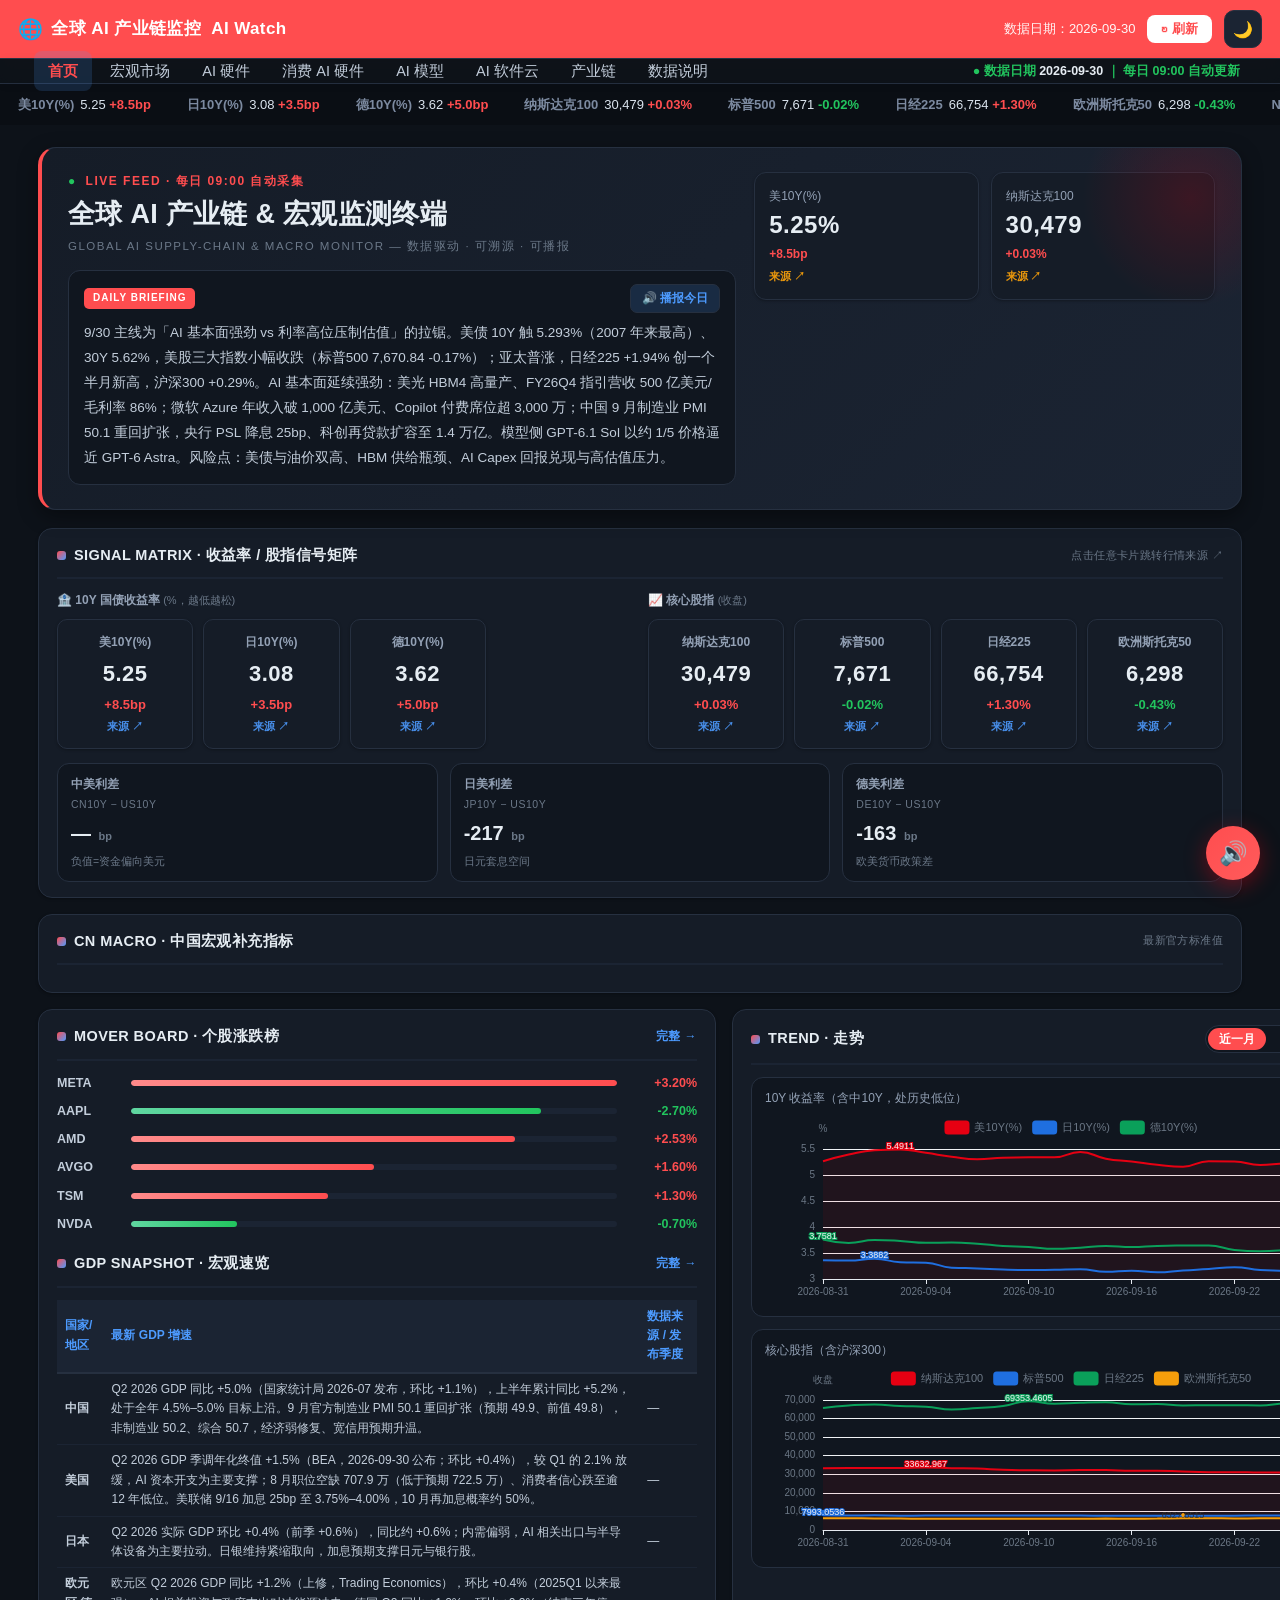
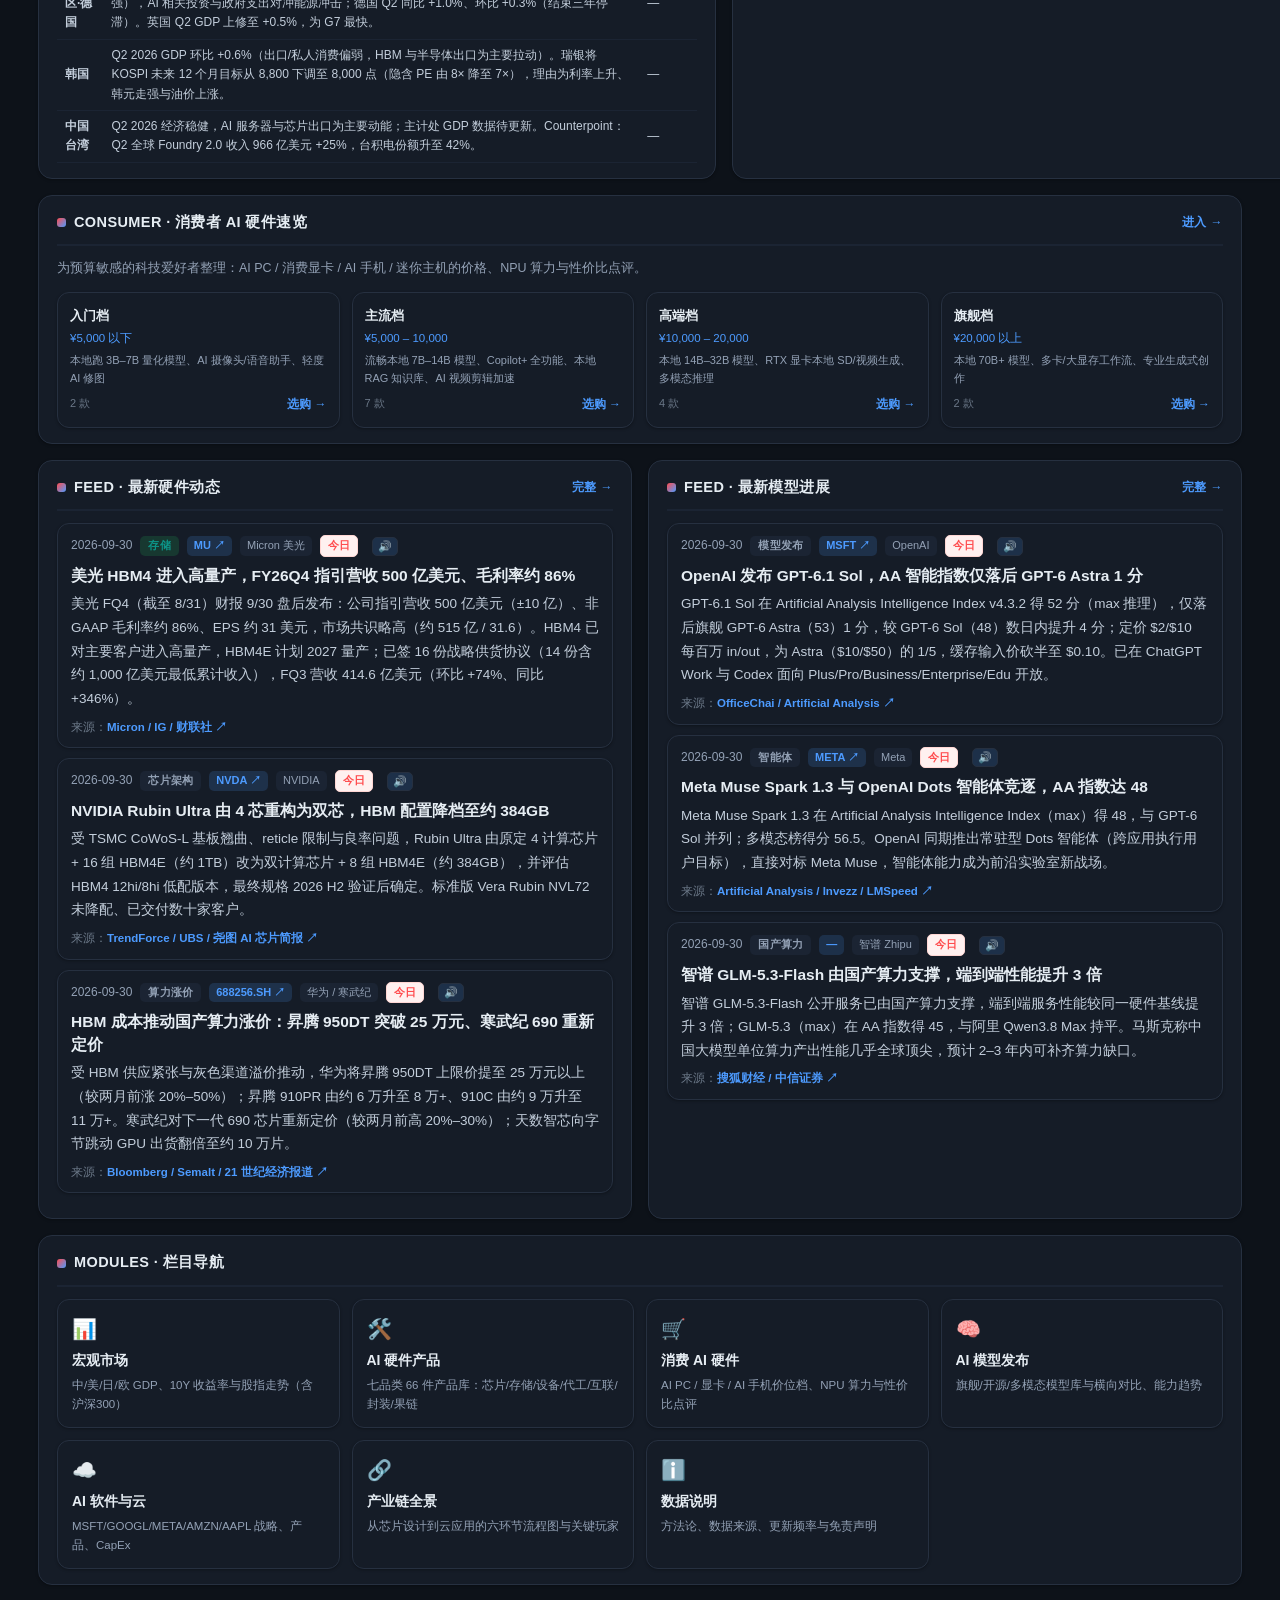
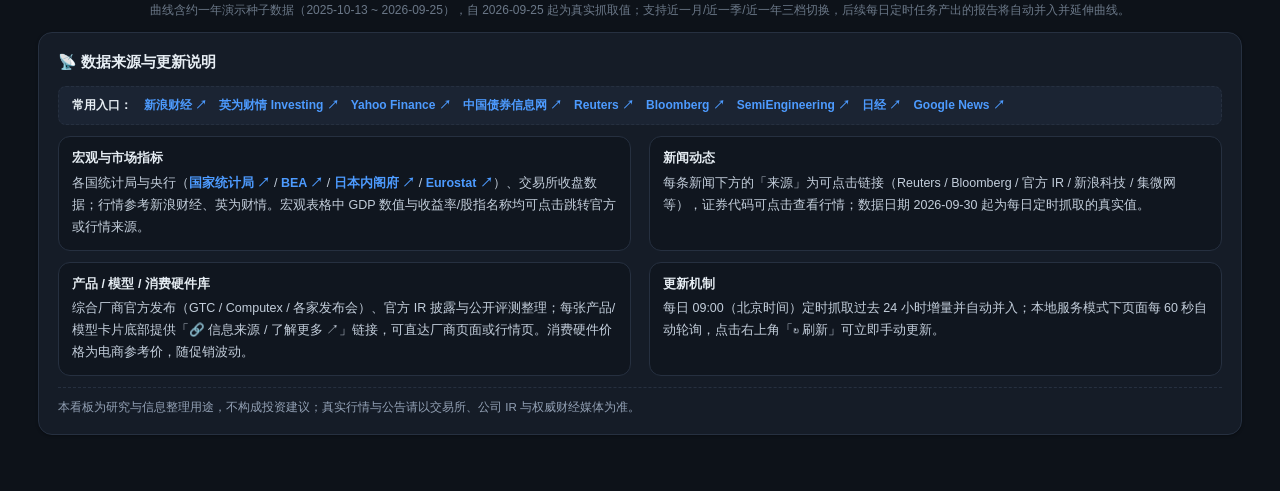
==== commit a6126ede: "feat: 周期切换(月/季/年) + 来源智能路由 + 全站现代化改版" ====
--- a/dashboard/index.html
+++ b/dashboard/index.html
@@ -1,136 +1,153 @@
-<!DOCTYPE html>
-<html lang="zh-CN">
-<head>
-<meta charset="UTF-8">
-<meta name="viewport" content="width=device-width, initial-scale=1.0">
-<title>全球 AI 产业链 · 宏观监测终端</title>
-<link rel="stylesheet" href="style.css">
-</head>
-<body data-page="home" class="home-tech">
-
-<header class="topbar">
-  <div class="brand">⬡ GLOBAL-AI<b>MACRO TERMINAL</b></div>
-  <div class="meta"><span id="navLive" class="live-pill"></span>
-    <button id="refreshBtn" class="btn-refresh">↻ 刷新</button></div>
-</header>
-
-<nav class="navbar">
-  <div class="nav-inner">
-    <a class="nav-item is-active" href="index.html">终端首页</a>
-    <a class="nav-item" href="macro.html">宏观市场</a>
-    <a class="nav-item" href="hardware.html">AI 硬件</a>
-    <a class="nav-item" href="consumer.html">消费 AI 硬件</a>
-    <a class="nav-item" href="models.html">AI 模型</a>
-    <a class="nav-item" href="software.html">AI 软件云</a>
-    <a class="nav-item" href="chain.html">产业链</a>
-    <a class="nav-item" href="about.html">数据说明</a>
-  </div>
-</nav>
-
-<div class="ticker-wrap"><div class="ticker" id="ticker"></div></div>
-
-<main class="container hx">
-
-  <!-- ① 指令台 HERO -->
-  <section class="hx-hero">
-    <div class="hx-hero-l">
-      <div class="hx-kicker"><span class="hx-blink">●</span> LIVE FEED · 每日 09:00 自动采集</div>
-      <h1 class="hx-title">全球 AI 产业链 &amp; 宏观监测终端</h1>
-      <div class="hx-sub">GLOBAL AI SUPPLY-CHAIN &amp; MACRO MONITOR — 数据驱动 · 可溯源 · 可播报</div>
-      <div class="hx-brief" id="briefBox">
-        <div class="hx-brief-head">
-          <span class="hx-tag">DAILY BRIEFING</span>
-          <button class="hx-voice" id="voiceBrief" title="语音播报今日速览">🔊 播报今日</button>
-        </div>
-        <p class="hx-summary" id="summaryText">加载中…</p>
-      </div>
-    </div>
-    <div class="hx-hero-r" id="heroStats"></div>
-  </section>
-
-  <!-- ② 信号矩阵 SIGNAL MATRIX -->
-  <section class="hx-sec">
-    <div class="hx-sec-ttl"><span class="hx-dot"></span>SIGNAL MATRIX · 收益率 / 股指信号矩阵
-      <span class="hx-hint">点击任意卡片跳转行情来源 ↗</span></div>
-    <div class="hx-mat">
-      <div class="hx-mat-col">
-        <div class="hx-mat-lab">🏦 10Y 国债收益率 <span class="hx-mut">(%，越低越松)</span></div>
-        <div class="hx-kpi-row" id="kpiYields"></div>
-      </div>
-      <div class="hx-mat-col">
-        <div class="hx-mat-lab">📈 核心股指 <span class="hx-mut">(收盘)</span></div>
-        <div class="hx-kpi-row" id="kpiIndices"></div>
-      </div>
-    </div>
-    <div class="hx-deriv" id="hxDeriv"></div>
-  </section>
-
-  <!-- ③ 中国宏观补充条 -->
-  <section class="hx-sec">
-    <div class="hx-sec-ttl"><span class="hx-dot"></span>CN MACRO · 中国宏观补充指标
-      <span class="hx-hint" id="cnNote">最新官方标准值</span></div>
-    <div class="hx-cn-grid" id="homeCn"></div>
-  </section>
-
-  <!-- ④ 双栏：个股榜 / 走势 -->
-  <section class="hx-two">
-    <div class="hx-card">
-      <div class="hx-sec-ttl"><span class="hx-dot"></span>MOVER BOARD · 个股涨跌榜
-        <a class="hx-go" href="macro.html">完整 →</a></div>
-      <div class="hx-movers" id="keyMovers"></div>
-      <div class="hx-sec-ttl" style="margin-top:18px"><span class="hx-dot"></span>GDP SNAPSHOT · 宏观速览
-        <a class="hx-go" href="macro.html">完整 →</a></div>
-      <div class="hx-gdp" id="homeGdp"></div>
-    </div>
-    <div class="hx-card">
-      <div class="hx-sec-ttl"><span class="hx-dot"></span>TREND · 近一月走势</div>
-      <div class="hx-mini">
-        <div class="hx-mini-ttl">10Y 收益率（含中10Y，处历史低位）</div>
-        <div class="chart hx-chart" id="yieldChartHome"></div>
-      </div>
-      <div class="hx-mini">
-        <div class="hx-mini-ttl">核心股指（含沪深300）</div>
-        <div class="chart hx-chart" id="indexChartHome"></div>
-      </div>
-    </div>
-  </section>
-
-  <!-- ⑤ 消费者硬件入口 -->
-  <section class="hx-sec">
-    <div class="hx-sec-ttl"><span class="hx-dot"></span>CONSUMER · 消费者 AI 硬件速览
-      <a class="hx-go" href="consumer.html">进入 →</a></div>
-    <p class="hx-lede">为预算敏感的科技爱好者整理：AI PC / 消费显卡 / AI 手机 / 迷你主机的价格、NPU 算力与性价比点评。</p>
-    <div class="hx-bands" id="homeBands"></div>
-  </section>
-
-  <!-- ⑥ 最新动态流 -->
-  <section class="hx-two">
-    <div class="hx-card">
-      <div class="hx-sec-ttl"><span class="hx-dot"></span>FEED · 最新硬件动态
-        <a class="hx-go" href="hardware.html">完整 →</a></div>
-      <div id="homeHwNews" class="hx-feed"></div>
-    </div>
-    <div class="hx-card">
-      <div class="hx-sec-ttl"><span class="hx-dot"></span>FEED · 最新模型进展
-        <a class="hx-go" href="models.html">完整 →</a></div>
-      <div id="homeMdNews" class="hx-feed"></div>
-    </div>
-  </section>
-
-  <!-- ⑦ 栏目导航 -->
-  <section class="hx-sec">
-    <div class="hx-sec-ttl"><span class="hx-dot"></span>MODULES · 栏目导航</div>
-    <div class="hx-mods" id="hxMods"></div>
-  </section>
-
-  <div class="footnote hx-note" id="dataNote"></div>
-</main>
-
-<!-- 语音播报浮钮 -->
-<button id="voiceFloat" class="hx-voice-float" title="语音播报速览">🔊</button>
-
-<script src="assets/echarts.min.js"></script>
-<script src="data/data.js"></script>
-<script src="app.js"></script>
-</body>
-</html>
+<!DOCTYPE html>
+<html lang="zh-CN" data-theme="dark">
+<head>
+<meta charset="UTF-8">
+<meta property="og:title" content="全球 AI 产业链 & 宏观监测终端">
+<meta property="og:type" content="website">
+<meta property="og:description" content="全球 AI 产业链与宏观每日监控看板">
+<meta name="theme-color" content="#0d1219">
+<meta name="viewport" content="width=device-width, initial-scale=1.0">
+<title>全球 AI 产业链 & 宏观监测终端</title>
+<meta name="description" content="全球 AI 产业链 &amp; 宏观每日监控：覆盖中国(含中国台湾)/美国/日本/韩国/欧洲的 AI 软硬件龙头、10Y 收益率、股指与 GDP，数据可溯源、可播报。">
+<link rel="icon" href="data:image/svg+xml,<svg xmlns=%22http://www.w3.org/2000/svg%22 viewBox=%220 0 100 100%22><text y=%22.9em%22 font-size=%2290%22>🌐</text></svg>">
+<link rel="stylesheet" href="style.css">
+</head>
+<body data-page="home" class="home-tech">
+
+<header class="topbar">
+  <div class="brand"><span class="logo-mark">🌐</span> 全球 AI 产业链监控 <b>AI Watch</b></div>
+  <div class="meta"><span id="lastUpdated">数据加载中…</span>
+    <button id="refreshBtn">↻ 刷新</button>
+    <button class="theme-toggle" id="themeToggle" title="切换深色 / 浅色">🌓</button>
+    <button class="hamburger" id="hamburger" aria-label="菜单">☰</button></div>
+</header>
+
+<nav class="navbar">
+  <div class="nav-inner">
+    <div class="nav-menu" id="navMenu">
+      <a class="nav-item is-active" href="index.html">首页</a>
+      <a class="nav-item" href="macro.html">宏观市场</a>
+      <a class="nav-item" href="hardware.html">AI 硬件</a>
+      <a class="nav-item" href="consumer.html">消费 AI 硬件</a>
+      <a class="nav-item" href="models.html">AI 模型</a>
+      <a class="nav-item" href="software.html">AI 软件云</a>
+      <a class="nav-item" href="chain.html">产业链</a>
+      <a class="nav-item" href="about.html">数据说明</a>
+    </div>
+    <div class="nav-actions">
+      <span class="nav-live" id="navLive"></span>
+    </div>
+  </div>
+</nav>
+<div class="ticker-wrap"><div class="ticker" id="ticker"></div></div>
+
+<main class="container hx">
+
+  <!-- ① 指令台 HERO -->
+  <section class="hx-hero">
+    <div class="hx-hero-l">
+      <div class="hx-kicker"><span class="hx-blink">●</span> LIVE FEED · 每日 09:00 自动采集</div>
+      <h1 class="hx-title">全球 AI 产业链 &amp; 宏观监测终端</h1>
+      <div class="hx-sub">GLOBAL AI SUPPLY-CHAIN &amp; MACRO MONITOR — 数据驱动 · 可溯源 · 可播报</div>
+      <div class="hx-brief" id="briefBox">
+        <div class="hx-brief-head">
+          <span class="hx-tag">DAILY BRIEFING</span>
+          <button class="hx-voice" id="voiceBrief" title="语音播报今日速览">🔊 播报今日</button>
+        </div>
+        <p class="hx-summary" id="summaryText">加载中…</p>
+      </div>
+    </div>
+    <div class="hx-hero-r" id="heroStats"></div>
+  </section>
+
+  <!-- ② 信号矩阵 SIGNAL MATRIX -->
+  <section class="hx-sec">
+    <div class="hx-sec-ttl"><span class="hx-dot"></span>SIGNAL MATRIX · 收益率 / 股指信号矩阵
+      <span class="hx-hint">点击任意卡片跳转行情来源 ↗</span></div>
+    <div class="hx-mat">
+      <div class="hx-mat-col">
+        <div class="hx-mat-lab">🏦 10Y 国债收益率 <span class="hx-mut">(%，越低越松)</span></div>
+        <div class="hx-kpi-row" id="kpiYields"></div>
+      </div>
+      <div class="hx-mat-col">
+        <div class="hx-mat-lab">📈 核心股指 <span class="hx-mut">(收盘)</span></div>
+        <div class="hx-kpi-row" id="kpiIndices"></div>
+      </div>
+    </div>
+    <div class="hx-deriv" id="hxDeriv"></div>
+  </section>
+
+  <!-- ③ 中国宏观补充条 -->
+  <section class="hx-sec">
+    <div class="hx-sec-ttl"><span class="hx-dot"></span>CN MACRO · 中国宏观补充指标
+      <span class="hx-hint" id="cnNote">最新官方标准值</span></div>
+    <div class="hx-cn-grid" id="homeCn"></div>
+  </section>
+
+  <!-- ④ 双栏：个股榜 / 走势 -->
+  <section class="hx-two">
+    <div class="hx-card">
+      <div class="hx-sec-ttl"><span class="hx-dot"></span>MOVER BOARD · 个股涨跌榜
+        <a class="hx-go" href="macro.html">完整 →</a></div>
+      <div class="hx-movers" id="keyMovers"></div>
+      <div class="hx-sec-ttl" style="margin-top:18px"><span class="hx-dot"></span>GDP SNAPSHOT · 宏观速览
+        <a class="hx-go" href="macro.html">完整 →</a></div>
+      <div class="hx-gdp" id="homeGdp"></div>
+    </div>
+    <div class="hx-card">
+      <div class="hx-sec-ttl"><span class="hx-dot"></span>TREND · 走势
+        <span class="period-switch" data-scope="home">
+          <button class="pd-btn active" data-p="1m">近一月</button>
+          <button class="pd-btn" data-p="3m">近一季</button>
+          <button class="pd-btn" data-p="1y">近一年</button>
+        </span></div>
+      <div class="hx-mini">
+        <div class="hx-mini-ttl">10Y 收益率（含中10Y，处历史低位）</div>
+        <div class="chart hx-chart" id="yieldChartHome"></div>
+      </div>
+      <div class="hx-mini">
+        <div class="hx-mini-ttl">核心股指（含沪深300）</div>
+        <div class="chart hx-chart" id="indexChartHome"></div>
+      </div>
+    </div>
+  </section>
+
+  <!-- ⑤ 消费者硬件入口 -->
+  <section class="hx-sec">
+    <div class="hx-sec-ttl"><span class="hx-dot"></span>CONSUMER · 消费者 AI 硬件速览
+      <a class="hx-go" href="consumer.html">进入 →</a></div>
+    <p class="hx-lede">为预算敏感的科技爱好者整理：AI PC / 消费显卡 / AI 手机 / 迷你主机的价格、NPU 算力与性价比点评。</p>
+    <div class="hx-bands" id="homeBands"></div>
+  </section>
+
+  <!-- ⑥ 最新动态流 -->
+  <section class="hx-two">
+    <div class="hx-card">
+      <div class="hx-sec-ttl"><span class="hx-dot"></span>FEED · 最新硬件动态
+        <a class="hx-go" href="hardware.html">完整 →</a></div>
+      <div id="homeHwNews" class="hx-feed"></div>
+    </div>
+    <div class="hx-card">
+      <div class="hx-sec-ttl"><span class="hx-dot"></span>FEED · 最新模型进展
+        <a class="hx-go" href="models.html">完整 →</a></div>
+      <div id="homeMdNews" class="hx-feed"></div>
+    </div>
+  </section>
+
+  <!-- ⑦ 栏目导航 -->
+  <section class="hx-sec">
+    <div class="hx-sec-ttl"><span class="hx-dot"></span>MODULES · 栏目导航</div>
+    <div class="hx-mods" id="hxMods"></div>
+  </section>
+
+  <div class="footnote hx-note" id="dataNote"></div>
+</main>
+
+<!-- 语音播报浮钮 -->
+<button id="voiceFloat" class="hx-voice-float" title="语音播报速览">🔊</button>
+
+<script src="assets/echarts.min.js"></script>
+<script src="data/data.js"></script>
+<script src="app.js"></script>
+</body>
+</html>
--- a/dashboard/style.css
+++ b/dashboard/style.css
@@ -1,584 +1,588 @@
-:root{
-  --red:#e60012; --green:#0aa05a; --ink:#1f2733; --muted:#6b7785;
-  --line:#e6eaf0; --bg:#f3f5f8; --card:#fff; --blue:#1f6fe0; --chip:#eef4ff;
+/* ============================================================
+   全球 AI 产业链监控 · 现代响应式设计系统（v2）
+   说明：保留全部历史类名，颜色统一收归 CSS 变量，支持深/浅色主题。
+   默认深色（data-theme="dark" 在 <html> 上）；切换为 light 即浅色。
+   ============================================================ */
+
+/* ---------- 主题令牌 ---------- */
+:root,
+[data-theme="light"]{
+  --bg:#f4f6fa; --bg-elev:#ffffff; --bg-soft:#eef2f7; --bg-inset:#f8fafc;
+  --ink:#1f2733; --ink-2:#33404e; --muted:#6b7785; --faint:#8a93a0;
+  --line:#e6eaf0; --line-strong:#d9e0eb;
+  --accent:#e60012; --accent-2:#1f6fe0; --accent-soft:#eef4ff;
+  --green:#0aa05a; --amber:#d97706; --purple:#7c3aed;
+  --red:#e60012; --blue:#1f6fe0; --green-c:#0aa05a;
+  --shadow-sm:0 1px 3px rgba(16,24,40,.06);
+  --shadow:0 4px 16px rgba(16,24,40,.08);
+  --shadow-lg:0 10px 30px rgba(16,24,40,.12);
+  --radius:14px; --radius-sm:10px; --radius-lg:18px;
+  --chip:#eef4ff; --chip-green:#ecfdf5; --chip-purple:#f2ecfe; --chip-amber:#fff4e5;
+  --header-bg:rgba(255,255,255,.82); --header-border:#e6eaf0;
+  --ticker-bg:#1b1f27; --ticker-ink:#e8eaed; --ticker-muted:#9aa3af;
 }
+[data-theme="dark"]{
+  --bg:#0d1219; --bg-elev:#151c27; --bg-soft:#1b2433; --bg-inset:#10161f;
+  --ink:#e6edf3; --ink-2:#c3cedb; --muted:#93a1b5; --faint:#6b7888;
+  --line:#263040; --line-strong:#324054;
+  --accent:#ff4d4f; --accent-2:#4d9bff; --accent-soft:rgba(77,155,255,.16);
+  --green:#22c55e; --amber:#f59e0b; --purple:#a78bfa;
+  --red:#ff4d4f; --blue:#4d9bff; --green-c:#22c55e;
+  --shadow-sm:0 1px 3px rgba(0,0,0,.3);
+  --shadow:0 6px 20px rgba(0,0,0,.4);
+  --shadow-lg:0 14px 40px rgba(0,0,0,.5);
+  --chip:rgba(77,155,255,.16); --chip-green:rgba(34,197,94,.16); --chip-purple:rgba(167,139,250,.18); --chip-amber:rgba(245,158,11,.16);
+  --header-bg:rgba(13,18,25,.78); --header-border:#263040;
+  --ticker-bg:#0a0e14; --ticker-ink:#dbe4ee; --ticker-muted:#7c8aa0;
+}
+/* 兼容历史硬编码引用 */
+.up{color:var(--red);font-weight:700;}
+.down{color:var(--green);font-weight:700;}
+
 *{box-sizing:border-box}
+html{-webkit-text-size-adjust:100%;}
 body{margin:0;background:var(--bg);color:var(--ink);
   font-family:-apple-system,BlinkMacSystemFont,"Segoe UI","PingFang SC","Microsoft YaHei",sans-serif;
-  line-height:1.6;}
-/* 顶栏 */
+  line-height:1.62;font-size:15px;transition:background .25s,color .25s;}
+a{color:inherit;}
+img{max-width:100%;}
+::selection{background:var(--accent);color:#fff;}
+
+/* ---------- 顶部品牌栏 ---------- */
 .topbar{display:flex;justify-content:space-between;align-items:center;
-  background:linear-gradient(90deg,#c2000f,#e60012);color:#fff;padding:10px 18px;}
-.brand{font-size:17px;font-weight:600;letter-spacing:.5px;}
-.brand b{font-weight:800;margin-left:6px;}
+  background:var(--accent);color:#fff;padding:10px 18px;}
+.brand{font-size:17px;font-weight:600;letter-spacing:.4px;display:flex;align-items:center;gap:8px;}
+.brand b{font-weight:800;margin-left:2px;}
+.brand .logo-mark{font-size:20px;}
 .meta{font-size:13px;display:flex;align-items:center;gap:12px;}
-.meta #lastUpdated{opacity:.92;}
-#refreshBtn{background:#fff;color:var(--red);border:none;border-radius:6px;
-  padding:4px 12px;font-size:13px;cursor:pointer;font-weight:600;}
+.meta #lastUpdated{opacity:.95;}
+#refreshBtn{background:#fff;color:var(--accent);border:none;border-radius:8px;
+  padding:5px 14px;font-size:13px;cursor:pointer;font-weight:700;transition:.15s;}
 #refreshBtn:hover{background:#ffe9ea;}
-/* 滚动行情条 */
-.ticker-wrap{background:#1b1f27;overflow:hidden;white-space:nowrap;}
-.ticker{display:inline-block;padding:7px 0;animation:scroll 38s linear infinite;}
+#refreshBtn.refreshing{opacity:.7;cursor:wait;}
+
+/* ---------- 主导航 ---------- */
+.navbar{background:var(--header-bg);border-top:1px solid var(--header-border);
+  box-shadow:0 2px 10px rgba(16,24,40,.06);position:sticky;top:0;z-index:50;
+  -webkit-backdrop-filter:blur(12px);backdrop-filter:blur(12px);}
+.nav-inner{max-width:1240px;margin:0 auto;display:flex;align-items:center;gap:2px;
+  padding:0 14px;}
+.nav-item{color:var(--ink-2);text-decoration:none;font-size:14.5px;padding:12px 14px;
+  border-radius:8px;transition:all .15s;font-weight:500;white-space:nowrap;position:relative;}
+.nav-item:hover{color:var(--accent);background:var(--accent-soft);}
+.nav-item.is-active{color:var(--accent);font-weight:800;background:var(--accent-soft);}
+.nav-live{margin-left:auto;color:var(--green);font-size:12.5px;padding-right:6px;white-space:nowrap;font-weight:600;}
+.nav-live b{color:var(--ink);}
+
+/* 头部操作区（主题切换 / 移动菜单） */
+.nav-actions{margin-left:auto;display:flex;align-items:center;gap:8px;}
+.theme-toggle{background:var(--bg-soft);border:1px solid var(--line);color:var(--ink);
+  width:38px;height:38px;border-radius:10px;cursor:pointer;font-size:16px;display:flex;
+  align-items:center;justify-content:center;transition:.15s;}
+.theme-toggle:hover{border-color:var(--accent);color:var(--accent);}
+.hamburger{display:none;background:var(--bg-soft);border:1px solid var(--line);color:var(--ink);
+  width:38px;height:38px;border-radius:10px;cursor:pointer;font-size:18px;align-items:center;justify-content:center;}
+.hamburger:hover{border-color:var(--accent);color:var(--accent);}
+
+/* ---------- 滚动行情条 ---------- */
+.ticker-wrap{background:var(--ticker-bg);overflow:hidden;white-space:nowrap;border-top:1px solid var(--line);}
+.ticker{display:inline-block;padding:8px 0;animation:scroll 42s linear infinite;}
 .ticker:hover{animation-play-state:paused;}
-.ticker .tk{display:inline-block;margin:0 18px;font-size:13px;color:#e8eaed;}
-.ticker .tk .nm{color:#9aa3af;margin-right:6px;}
-.up{color:#ff5b5b;font-weight:700;}
-.down{color:#26d07c;font-weight:700;}
+.ticker .tk{display:inline-block;margin:0 18px;font-size:13px;color:var(--ticker-ink);}
+.ticker .tk .nm{color:var(--ticker-muted);margin-right:6px;font-weight:600;}
 @keyframes scroll{from{transform:translateX(0)}to{transform:translateX(-50%)}}
-/* 主体 */
-.container{max-width:1180px;margin:0 auto;padding:16px 16px 40px;}
-.summary{background:var(--card);border:1px solid var(--line);border-left:4px solid var(--blue);
-  border-radius:10px;padding:12px 16px;margin-bottom:18px;font-size:14px;}
-.summary .badge{display:inline-block;background:var(--chip);color:var(--blue);font-weight:700;
-  font-size:12px;padding:2px 10px;border-radius:999px;margin-right:10px;}
-.block{background:var(--card);border:1px solid var(--line);border-radius:12px;
-  padding:16px 18px;margin-bottom:18px;box-shadow:0 1px 3px rgba(16,24,40,.04);}
-.block h2{margin:0 0 14px;font-size:18px;}
+
+/* ---------- 主体容器 ---------- */
+.container{max-width:1240px;margin:0 auto;padding:20px 18px 56px;}
+.block{background:var(--bg-elev);border:1px solid var(--line);border-radius:var(--radius);
+  padding:18px 20px;margin-bottom:18px;box-shadow:var(--shadow-sm);}
+.block h2{margin:0 0 14px;font-size:19px;}
 .block h2 small{font-size:12px;color:var(--muted);font-weight:400;margin-left:6px;}
-/* 宏观 */
-.macro-grid{display:grid;grid-template-columns:1fr 1fr;gap:14px;margin-bottom:14px;}
-.panel{border:1px solid var(--line);border-radius:10px;padding:10px 12px;background:#fafbfc;}
-.panel-title{font-size:13px;color:var(--muted);margin-bottom:4px;font-weight:600;}
+
+/* ---------- 通用卡片 / 面板 ---------- */
+.panel{border:1px solid var(--line);border-radius:var(--radius-sm);padding:12px 14px;background:var(--bg-inset);}
+.panel-title{font-size:13px;color:var(--muted);margin-bottom:6px;font-weight:700;}
 .chart{width:100%;}
 .chart-lg{height:240px;}
 .chart-md{height:200px;}
-/* 首页宏观速览：并排迷你图 */
-.macro-mini{display:grid;grid-template-columns:1fr 1fr;gap:14px;margin-top:14px;}
-.mini-box{border:1px solid var(--line);border-radius:10px;padding:10px 12px;background:#fafbfc;}
-.mini-ttl{font-size:12px;color:var(--muted);font-weight:600;margin-bottom:4px;}
+
+/* 表格 */
 .table-wrap{overflow-x:auto;}
-table{width:100%;border-collapse:collapse;font-size:13px;min-width:640px;}
-th,td{padding:8px 10px;border-bottom:1px solid var(--line);text-align:left;}
-th{background:#f1f5f9;color:#334155;font-weight:600;}
+table{width:100%;border-collapse:collapse;font-size:13.5px;min-width:640px;}
+th,td{padding:9px 12px;border-bottom:1px solid var(--line);text-align:left;}
+th{background:var(--bg-soft);color:var(--ink-2);font-weight:700;}
+.table-scroll{overflow-x:auto;border-radius:var(--radius-sm);}
+
 /* 卡片网格 */
 .card-grid{display:grid;grid-template-columns:repeat(auto-fill,minmax(330px,1fr));gap:14px;}
-.stk-card{border:1px solid var(--line);border-radius:12px;padding:12px 14px;background:#fff;}
+.stk-card{border:1px solid var(--line);border-radius:var(--radius);padding:12px 14px;background:var(--bg-elev);}
 .stk-head{display:flex;justify-content:space-between;align-items:baseline;margin-bottom:6px;}
 .stk-name{font-weight:700;font-size:15px;}
-.stk-tk{font-size:11px;color:var(--blue);background:var(--chip);padding:1px 8px;border-radius:999px;margin-left:6px;}
+.stk-tk{font-size:11px;color:var(--accent-2);background:var(--chip);padding:1px 8px;border-radius:999px;margin-left:6px;}
 .stk-price{font-size:18px;font-weight:800;}
 .stk-chart{height:120px;width:100%;}
 .stk-foot{font-size:12px;color:var(--muted);margin-top:4px;}
 .footnote{color:var(--muted);font-size:12px;text-align:center;margin-top:8px;}
 
-/* ============ 导航栏（新浪财经风格） ============ */
-.navbar{background:#c8161d;border-top:1px solid #e2373d;box-shadow:0 2px 6px rgba(16,24,40,.08);
-  position:sticky;top:0;z-index:50;}
-.nav-inner{max-width:1180px;margin:0 auto;display:flex;align-items:center;gap:2px;
-  padding:0 12px;overflow-x:auto;white-space:nowrap;-ms-overflow-style:none;scrollbar-width:none;}
-.nav-inner::-webkit-scrollbar{display:none}
-.nav-item{color:#fff;text-decoration:none;font-size:14px;padding:9px 14px;border-radius:3px;
-  transition:background .15s;font-weight:500;}
-.nav-item:hover{background:rgba(0,0,0,.16)}
-.nav-item.is-active{background:rgba(0,0,0,.24);font-weight:700}
-.nav-live{margin-left:auto;color:#ffe0e2;font-size:12px;padding-right:6px;white-space:nowrap;}
-.nav-live b{color:#fff}
-
-/* 锚点跳转时给固定导航留出空间 */
-section[id],p[id]{scroll-margin-top:56px}
-
-/* ============ 新闻栏目 ============ */
+/* 新闻栏目 */
 .news-toolbar{display:flex;align-items:center;justify-content:space-between;gap:10px;
   flex-wrap:wrap;margin-bottom:12px;padding-bottom:10px;border-bottom:1px dashed var(--line);}
 .news-filters{display:flex;flex-wrap:wrap;gap:6px;}
-.chip{border:1px solid var(--line);background:#f7f9fc;color:#475569;font-size:12px;
-  padding:2px 10px;border-radius:999px;cursor:pointer;transition:all .15s;}
-.chip:hover{border-color:#c3d4ee;color:var(--blue)}
-.chip.on{background:var(--red);border-color:var(--red);color:#fff;font-weight:600;}
+.chip{border:1px solid var(--line);background:var(--bg-soft);color:var(--ink-2);font-size:12px;
+  padding:3px 11px;border-radius:999px;cursor:pointer;transition:all .15s;font-weight:600;}
+.chip:hover{border-color:var(--accent-2);color:var(--accent-2);}
+.chip.on{background:var(--accent);border-color:var(--accent);color:#fff;font-weight:700;}
 .news-count{font-size:12px;color:var(--muted);white-space:nowrap;}
 .news-list{display:grid;grid-template-columns:1fr;gap:0;}
-.news-item{padding:12px 2px 12px 12px;border-bottom:1px solid #f0f2f5;border-left:3px solid transparent;
+.news-item{padding:13px 4px 13px 14px;border-bottom:1px solid var(--line);border-left:3px solid transparent;
   transition:background .15s,border-color .15s;}
-.news-item:hover{background:#fafcff;border-left-color:var(--red);}
-.news-item:last-child{border-bottom:none}
-.news-head{display:flex;align-items:center;gap:8px;flex-wrap:wrap;margin-bottom:4px;}
+.news-item:hover{background:var(--bg-inset);border-left-color:var(--accent);}
+.news-item:last-child{border-bottom:none;}
+.news-head{display:flex;align-items:center;gap:8px;flex-wrap:wrap;margin-bottom:5px;}
 .news-date{font-size:12px;color:var(--muted);font-variant-numeric:tabular-nums;}
-.news-tag{font-size:11px;padding:1px 8px;border-radius:4px;font-weight:600;letter-spacing:.2px;}
-.news-tk{font-size:11px;color:var(--blue);background:var(--chip);padding:1px 7px;border-radius:4px;font-weight:600;}
-.news-org{font-size:11px;color:#64748b;background:#f1f5f9;padding:1px 7px;border-radius:4px;}
-.news-cty{font-size:11px;color:#0f766e;background:#ecfdf5;padding:1px 7px;border-radius:4px;font-weight:600;}
-.news-fresh{font-size:11px;padding:1px 7px;border-radius:4px;background:#fff1f0;color:var(--red);
-  border:1px solid #ffd6d3;font-weight:700;}
+.news-tag{font-size:11px;padding:1px 8px;border-radius:5px;font-weight:700;letter-spacing:.2px;}
+.news-tk{font-size:11px;color:var(--accent-2);background:var(--chip);padding:1px 7px;border-radius:5px;font-weight:700;}
+.news-org{font-size:11px;color:var(--muted);background:var(--bg-soft);padding:1px 7px;border-radius:5px;}
+.news-cty{font-size:11px;color:#0f766e;background:var(--chip-green);padding:1px 7px;border-radius:5px;font-weight:700;}
+.news-fresh{font-size:11px;padding:1px 7px;border-radius:5px;background:#fff1f0;color:var(--accent);
+  border:1px solid #ffd6d3;font-weight:800;}
 
 /* 硬件页：地区筛选条 + 国别徽标 */
 .filter-bar{display:flex;flex-wrap:wrap;align-items:center;gap:8px;margin:14px 0 4px;
-  padding:10px 12px;background:#f6f8fb;border:1px solid var(--line);border-radius:10px;}
-.flt-label{font-size:13px;color:var(--muted);font-weight:600;margin-right:2px;}
-.flt{font-size:12.5px;padding:5px 12px;border:1px solid #d4dbe5;border-radius:999px;background:#fff;
+  padding:11px 14px;background:var(--bg-soft);border:1px solid var(--line);border-radius:var(--radius-sm);}
+.flt-label{font-size:13px;color:var(--muted);font-weight:700;margin-right:2px;}
+.flt{font-size:12.5px;padding:6px 13px;border:1px solid var(--line);border-radius:999px;background:var(--bg-elev);
   color:var(--ink);cursor:pointer;transition:all .15s;font-weight:600;}
-.flt:hover{border-color:var(--blue);color:var(--blue);}
-.flt.active{background:var(--red);border-color:var(--red);color:#fff;}
-.pc-country{font-size:10.5px;color:#0f766e;background:#ecfdf5;border:1px solid #99f6e4;
-  padding:1px 7px;border-radius:999px;font-weight:600;margin-right:6px;}
-.news-title{margin:0;font-size:15px;font-weight:700;line-height:1.45;display:inline;}
+.flt:hover{border-color:var(--accent-2);color:var(--accent-2);}
+.flt.active{background:var(--accent);border-color:var(--accent);color:#fff;}
+.pc-country{font-size:10.5px;color:#0f766e;background:var(--chip-green);border:1px solid #99f6e4;
+  padding:1px 7px;border-radius:999px;font-weight:700;margin-right:6px;}
+.news-title{margin:0;font-size:15.5px;font-weight:700;line-height:1.45;display:inline;}
 .news-head .news-title{flex:1 1 100%;}
-.news-detail{margin:4px 0 6px;font-size:13px;color:#3f4a58;line-height:1.7;}
-.news-src{font-size:11.5px;color:#98a2b3;}
+.news-detail{margin:5px 0 7px;font-size:13.5px;color:var(--ink-2);line-height:1.75;}
+.news-src{font-size:11.5px;color:var(--faint);}
 .news-empty{color:var(--muted);font-size:13px;padding:16px 4px;}
 
-/* 标签配色 */
-.news-tag.t-chip{background:#e8f1ff;color:#1f6fe0}
-.news-tag.t-mem{background:#e6f8f6;color:#0d9488}
-.news-tag.t-pkg{background:#f2ecfe;color:#7c3aed}
-.news-tag.t-eq{background:#fff4e5;color:#c2740a}
+/* 标签配色（保留历史） */
+.news-tag.t-chip{background:var(--chip);color:var(--accent-2)}
+.news-tag.t-mem{background:var(--chip-green);color:#0d9488}
+.news-tag.t-pkg{background:var(--chip-purple);color:var(--purple)}
+.news-tag.t-eq{background:var(--chip-amber);color:#c2740a}
 .news-tag.t-net{background:#e6f6fb;color:#0e7490}
 .news-tag.t-fab{background:#eceefb;color:#4f46e5}
 .news-tag.t-node{background:#ffeef2;color:#be123c}
-.news-tag.t-llm{background:#e8f1ff;color:#1d4ed8}
-.news-tag.t-mm{background:#f2ecfe;color:#7c3aed}
-.news-tag.t-open{background:#e9f9ef;color:#0aa05a}
-.news-tag.t-agent{background:#fff1e6;color:#c2410c}
+.news-tag.t-llm{background:var(--chip);color:#1d4ed8}
+.news-tag.t-mm{background:var(--chip-purple);color:var(--purple)}
+.news-tag.t-open{background:var(--chip-green);color:var(--green)}
+.news-tag.t-agent{background:var(--chip-amber);color:#c2410c}
 .news-tag.t-sec{background:#ffeceb;color:#d92d20}
-.news-tag.t-eco{background:#e6f8f6;color:#0f766e}
+.news-tag.t-eco{background:var(--chip-green);color:#0f766e}
 .news-tag.t-sci{background:#e6f6fb;color:#0369a1}
-.news-tag.t-def{background:#f1f5f9;color:#64748b}
-
-/* ============ 产业链全景卡片 ============ */
+.news-tag.t-def{background:var(--bg-soft);color:var(--muted)}
+
+/* 产业链全景卡片 */
 .chain-grid{display:grid;grid-template-columns:repeat(auto-fill,minmax(210px,1fr));gap:12px;}
-.chain-card{border:1px solid var(--line);border-radius:10px;padding:12px 14px;background:#fafbfc;
+.chain-card{border:1px solid var(--line);border-radius:var(--radius-sm);padding:12px 14px;background:var(--bg-inset);
   text-decoration:none;color:inherit;display:block;transition:all .15s;}
-.chain-card:hover{border-color:#f3b4b8;background:#fff;box-shadow:0 4px 12px rgba(230,0,18,.08);transform:translateY(-1px);}
+.chain-card:hover{border-color:var(--accent);background:var(--bg-elev);box-shadow:var(--shadow);transform:translateY(-2px);}
 .chain-card .cc-t{font-size:14px;font-weight:700;margin-bottom:4px;}
-.chain-card .cc-d{font-size:12px;color:var(--muted);line-height:1.55;}
-.chain-card .cc-n{font-size:11px;color:var(--red);font-weight:700;margin-top:6px;display:inline-block;}
-
-@media(max-width:760px){
-  .macro-grid{grid-template-columns:1fr;}
-  .nav-item{padding:9px 10px;font-size:13px;}
-  .nav-live{display:none}
-}
-
-/* ============ 导航栏（多页站点） ============ */
-.navbar a.nav-item.is-active{background:rgba(0,0,0,.28);font-weight:700}
-
-/* 首页速览 */
+.chain-card .cc-d{font-size:12px;color:var(--muted);line-height:1.6;}
+.chain-card .cc-n{font-size:11px;color:var(--accent);font-weight:700;margin-top:6px;display:inline-block;}
+
+/* 首页速览 KPI */
 .kpi-row{display:grid;grid-template-columns:repeat(auto-fill,minmax(150px,1fr));gap:12px;margin-bottom:16px;}
-.kpi{background:var(--card);border:1px solid var(--line);border-radius:12px;padding:12px 14px;text-align:center;
-  box-shadow:0 1px 3px rgba(16,24,40,.04);}
-.kpi-nm{font-size:12px;color:var(--muted);margin-bottom:4px;font-weight:600;}
-.kpi-v{font-size:22px;font-weight:800;letter-spacing:.5px;}
+.kpi{background:var(--bg-elev);border:1px solid var(--line);border-radius:var(--radius-sm);padding:13px 15px;text-align:center;
+  box-shadow:var(--shadow-sm);transition:transform .15s,box-shadow .15s,border-color .15s;}
+.kpi:hover{transform:translateY(-2px);box-shadow:var(--shadow);border-color:var(--accent-2);}
+.kpi-nm{font-size:12px;color:var(--muted);margin-bottom:4px;font-weight:700;}
+.kpi-v{font-size:22px;font-weight:800;letter-spacing:.5px;color:var(--ink);}
 .kpi-c{font-size:13px;font-weight:700;margin-top:2px;}
 
 .mover-row{display:flex;flex-wrap:wrap;gap:8px;margin-bottom:18px;}
-.mover{display:flex;align-items:center;gap:8px;background:var(--card);border:1px solid var(--line);
-  border-radius:999px;padding:4px 14px;font-size:13px;font-weight:600;}
+.mover{display:flex;align-items:center;gap:8px;background:var(--bg-elev);border:1px solid var(--line);
+  border-radius:999px;padding:5px 15px;font-size:13px;font-weight:600;}
 .mover .m-tk{color:var(--ink);}
 .mover .m-chg{font-weight:800;}
 
 /* 栏目入口卡片 */
 .col-grid{display:grid;grid-template-columns:repeat(auto-fill,minmax(220px,1fr));gap:14px;}
-.col-card{display:block;text-decoration:none;color:inherit;background:var(--card);border:1px solid var(--line);
-  border-radius:12px;padding:16px;transition:all .15s;box-shadow:0 1px 3px rgba(16,24,40,.04);}
-.col-card:hover{border-color:#f3b4b8;box-shadow:0 6px 16px rgba(230,0,18,.1);transform:translateY(-2px);}
+.col-card{display:block;text-decoration:none;color:inherit;background:var(--bg-elev);border:1px solid var(--line);
+  border-radius:var(--radius);padding:16px;transition:all .15s;box-shadow:var(--shadow-sm);}
+.col-card:hover{border-color:var(--accent);box-shadow:var(--shadow);transform:translateY(-3px);}
 .col-card .cc-ico{font-size:26px;}
 .col-card .cc-t{font-size:16px;font-weight:700;margin:6px 0 4px;}
-.col-card .cc-d{font-size:12.5px;color:var(--muted);line-height:1.55;}
-.col-card .cc-n{font-size:12px;color:var(--red);font-weight:700;margin-top:8px;display:inline-block;}
-
-/* 双栏新闻（首页亮点） */
+.col-card .cc-d{font-size:12.5px;color:var(--muted);line-height:1.6;}
+.col-card .cc-n{font-size:12px;color:var(--accent);font-weight:700;margin-top:8px;display:inline-block;}
+
+/* 双栏新闻 */
 .news-half{display:grid;grid-template-columns:1fr 1fr;gap:16px;}
-@media(max-width:760px){.news-half{grid-template-columns:1fr;}}
 
 /* 区块标题带线 */
 .sec-ttl{display:flex;align-items:center;gap:10px;margin:4px 0 14px;}
-.sec-ttl h2{margin:0;font-size:18px;}
+.sec-ttl h2{margin:0;font-size:19px;}
 .sec-ttl .ln{flex:1;height:1px;background:var(--line);}
 
-/* ============ 硬件产品卡片 ============ */
-.cat-block{border-top:2px solid var(--red);margin-bottom:26px;padding-top:10px;}
+/* 周期切换器（近一月/近一季/近一年） */
+.period-switch{display:inline-flex;align-items:center;gap:3px;background:var(--bg-inset,var(--bg-soft));
+  border:1px solid var(--line);border-radius:999px;padding:2px;}
+.period-switch .pd-btn{border:none;background:transparent;color:var(--muted);font-size:11.5px;font-weight:700;
+  padding:3px 11px;border-radius:999px;cursor:pointer;line-height:1.4;transition:color .15s,background .15s;}
+.period-switch .pd-btn:hover{color:var(--ink);}
+.period-switch .pd-btn.active{background:var(--accent);color:#fff;}
+.sec-ttl .period-switch{margin-left:auto;}
+.hx-sec-ttl .period-switch{margin-left:auto;font-size:12px;}
+
+/* 硬件产品卡片 */
+.cat-block{border-top:3px solid var(--accent);margin-bottom:26px;padding-top:12px;}
 .cat-head{display:flex;align-items:baseline;gap:10px;}
-.cat-head h3{margin:0;font-size:17px;}
-.cat-n{font-size:12px;color:var(--muted);background:#f1f5f9;padding:1px 9px;border-radius:999px;}
-.cat-desc{font-size:13px;color:var(--muted);margin:6px 0 14px;line-height:1.6;}
+.cat-head h3{margin:0;font-size:18px;}
+.cat-n{font-size:12px;color:var(--muted);background:var(--bg-soft);padding:1px 9px;border-radius:999px;}
+.cat-desc{font-size:13px;color:var(--muted);margin:6px 0 14px;line-height:1.7;}
 
 .prod-grid{display:grid;grid-template-columns:repeat(auto-fill,minmax(340px,1fr));gap:14px;}
-.prod-card{border:1px solid var(--line);border-radius:12px;background:var(--card);overflow:hidden;
-  box-shadow:0 1px 3px rgba(16,24,40,.04);display:flex;flex-direction:column;}
-.pc-head{display:flex;justify-content:space-between;align-items:flex-start;padding:12px 14px;
-  background:linear-gradient(180deg,#fbfcfe,#f4f7fb);border-bottom:1px solid var(--line);}
-.pc-vendor{font-size:11.5px;color:var(--blue);font-weight:700;}
+.prod-card{border:1px solid var(--line);border-radius:var(--radius);background:var(--bg-elev);overflow:hidden;
+  box-shadow:var(--shadow-sm);display:flex;flex-direction:column;transition:transform .15s,box-shadow .15s,border-color .15s;}
+.prod-card:hover{transform:translateY(-3px);box-shadow:var(--shadow);border-color:var(--accent-2);}
+.pc-head{display:flex;justify-content:space-between;align-items:flex-start;padding:13px 15px;
+  background:var(--bg-inset);border-bottom:1px solid var(--line);}
+.pc-vendor{font-size:11.5px;color:var(--accent-2);font-weight:700;}
 .pc-name{margin:2px 0 0;font-size:15px;font-weight:800;}
 .pc-meta{text-align:right;display:flex;flex-direction:column;align-items:flex-end;gap:4px;}
-.pc-status{font-size:11px;color:#b45309;background:#fff7ed;padding:1px 8px;border-radius:999px;font-weight:600;}
-.pc-tk{font-size:11px;color:var(--blue);background:var(--chip);padding:1px 7px;border-radius:4px;font-weight:700;}
-.pc-body{padding:10px 14px 14px;flex:1;}
+.pc-status{font-size:11px;color:#b45309;background:var(--chip-amber);padding:1px 8px;border-radius:999px;font-weight:600;}
+.pc-tk{font-size:11px;color:var(--accent-2);background:var(--chip);padding:1px 7px;border-radius:5px;font-weight:700;}
+.pc-body{padding:11px 15px 15px;flex:1;}
 table.spec{width:100%;border-collapse:collapse;font-size:12.5px;min-width:0;}
-table.spec td{border:1px solid #eef1f5;padding:5px 8px;}
-table.spec .sp-k{background:#f7f9fc;color:var(--muted);width:38%;font-weight:600;}
+table.spec td{border:1px solid var(--line);padding:6px 9px;}
+table.spec .sp-k{background:var(--bg-soft);color:var(--muted);width:38%;font-weight:600;}
 table.spec .sp-v{color:var(--ink);}
-.pc-hl-title{font-size:12px;font-weight:700;color:var(--ink);margin:10px 0 4px;}
-ul.pc-hl{margin:0;padding-left:18px;font-size:12.5px;color:#3f4a58;line-height:1.7;}
-.pc-pos{font-size:12.5px;color:#475569;background:#f7fafc;border-radius:8px;padding:8px 10px;margin-top:10px;line-height:1.6;}
-
-/* ============ 模型卡片 ============ */
+.pc-hl-title{font-size:12px;font-weight:700;color:var(--ink);margin:11px 0 5px;}
+ul.pc-hl{margin:0;padding-left:18px;font-size:12.5px;color:var(--ink-2);line-height:1.75;}
+.pc-pos{font-size:12.5px;color:var(--ink-2);background:var(--bg-inset);border-radius:8px;padding:9px 11px;margin-top:11px;line-height:1.65;}
+
+/* 模型卡片 */
 .model-grid{display:grid;grid-template-columns:repeat(auto-fill,minmax(330px,1fr));gap:14px;}
-.model-card{border:1px solid var(--line);border-radius:12px;background:var(--card);padding:14px 16px;
-  box-shadow:0 1px 3px rgba(16,24,40,.04);display:flex;flex-direction:column;}
+.model-card{border:1px solid var(--line);border-radius:var(--radius);background:var(--bg-elev);padding:15px 17px;
+  box-shadow:var(--shadow-sm);display:flex;flex-direction:column;transition:transform .15s,box-shadow .15s,border-color .15s;}
+.model-card:hover{transform:translateY(-3px);box-shadow:var(--shadow);border-color:var(--accent-2);}
 .mc-head{display:flex;justify-content:space-between;align-items:flex-start;gap:8px;}
-.mc-vendor{font-size:11.5px;color:var(--blue);font-weight:700;}
+.mc-vendor{font-size:11.5px;color:var(--accent-2);font-weight:700;}
 .mc-name{margin:2px 0 0;font-size:15px;font-weight:800;}
 .mc-badges{display:flex;gap:5px;flex-shrink:0;}
 .badge{font-size:10.5px;padding:2px 7px;border-radius:999px;font-weight:700;white-space:nowrap;}
-.badge.open{background:#e9f9ef;color:#0aa05a;}
+.badge.open{background:var(--chip-green);color:var(--green);}
 .badge.close{background:#fdeceb;color:#d92d20;}
-.badge.type{background:#eef2ff;color:#4338ca;}
-.mc-spec{display:grid;grid-template-columns:1fr 1fr;gap:6px 12px;margin:10px 0;font-size:12px;}
+.badge.type{background:var(--chip);color:var(--accent-2);}
+.mc-spec{display:grid;grid-template-columns:1fr 1fr;gap:6px 12px;margin:11px 0;font-size:12px;}
 .mc-spec div{display:flex;flex-direction:column;}
 .mc-spec span{font-size:10.5px;color:var(--muted);}
 .mc-spec div{color:var(--ink);font-weight:600;}
-ul.mc-hl{margin:0 0 8px;padding-left:18px;font-size:12.5px;color:#3f4a58;line-height:1.7;}
-.mc-bench{font-size:12px;color:#475569;background:#f7fafc;border-radius:8px;padding:8px 10px;line-height:1.6;}
-.mc-date{font-size:11.5px;color:var(--muted);margin-top:8px;}
-
-/* ============ 软件公司卡片 ============ */
+ul.mc-hl{margin:0 0 9px;padding-left:18px;font-size:12.5px;color:var(--ink-2);line-height:1.75;}
+.mc-bench{font-size:12px;color:var(--ink-2);background:var(--bg-inset);border-radius:8px;padding:9px 11px;line-height:1.65;}
+.mc-date{font-size:11.5px;color:var(--muted);margin-top:9px;}
+
+/* 软件公司卡片 */
 .sw-grid{display:grid;grid-template-columns:repeat(auto-fill,minmax(360px,1fr));gap:14px;}
-.sw-card{border:1px solid var(--line);border-radius:12px;background:var(--card);padding:14px 16px;
-  box-shadow:0 1px 3px rgba(16,24,40,.04);}
+.sw-card{border:1px solid var(--line);border-radius:var(--radius);background:var(--bg-elev);padding:15px 17px;
+  box-shadow:var(--shadow-sm);}
 .sw-head{display:flex;align-items:center;gap:10px;margin-bottom:4px;}
-.sw-tk{font-size:12px;color:var(--blue);background:var(--chip);padding:2px 9px;border-radius:6px;font-weight:800;}
+.sw-tk{font-size:12px;color:var(--accent-2);background:var(--chip);padding:2px 9px;border-radius:6px;font-weight:800;}
 .sw-name{margin:0;font-size:17px;font-weight:800;}
-.sw-role{font-size:12.5px;color:var(--blue);font-weight:600;margin-bottom:8px;}
-.sw-strategy{font-size:13px;color:#3f4a58;line-height:1.7;margin-bottom:10px;}
-.sw-block{margin-bottom:10px;}
+.sw-role{font-size:12.5px;color:var(--accent-2);font-weight:600;margin-bottom:9px;}
+.sw-strategy{font-size:13px;color:var(--ink-2);line-height:1.75;margin-bottom:11px;}
+.sw-block{margin-bottom:11px;}
 .sw-bt{font-size:12px;font-weight:700;color:var(--ink);margin-bottom:4px;}
-.sw-block ul{margin:0;padding-left:18px;font-size:12.5px;color:#3f4a58;line-height:1.7;}
-.sw-capex{font-size:12.5px;color:#475569;background:#f7fafc;border-radius:8px;padding:8px 10px;line-height:1.6;}
-
-/* ============ 产业链流程 ============ */
+.sw-block ul{margin:0;padding-left:18px;font-size:12.5px;color:var(--ink-2);line-height:1.75;}
+.sw-capex{font-size:12.5px;color:var(--ink-2);background:var(--bg-inset);border-radius:8px;padding:9px 11px;line-height:1.65;}
+
+/* 产业链流程 */
 .chain-flow{display:flex;flex-wrap:wrap;align-items:stretch;gap:0;}
-.chain-node{flex:1 1 200px;min-width:180px;border:1px solid var(--line);border-radius:12px;padding:14px 16px;
-  background:var(--card);position:relative;margin:6px;}
+.chain-node{flex:1 1 200px;min-width:180px;border:1px solid var(--line);border-radius:var(--radius-sm);padding:14px 16px;
+  background:var(--bg-elev);position:relative;margin:6px;}
 .cn-icon{font-size:24px;}
 .cn-name{font-size:15px;font-weight:800;margin:6px 0 4px;}
-.cn-desc{font-size:12px;color:var(--muted);line-height:1.6;}
-.cn-players{margin-top:8px;display:flex;flex-wrap:wrap;gap:5px;}
-.cn-p{font-size:11px;font-weight:700;color:var(--blue);background:var(--chip);padding:1px 8px;border-radius:999px;}
-.cn-arrow{display:flex;align-items:center;justify-content:center;color:var(--red);font-size:20px;font-weight:800;
+.cn-desc{font-size:12px;color:var(--muted);line-height:1.65;}
+.cn-players{margin-top:9px;display:flex;flex-wrap:wrap;gap:5px;}
+.cn-p{font-size:11px;font-weight:700;color:var(--accent-2);background:var(--chip);padding:1px 8px;border-radius:999px;}
+.cn-arrow{display:flex;align-items:center;justify-content:center;color:var(--accent);font-size:20px;font-weight:800;
   padding:0 4px;align-self:center;}
 @media(max-width:760px){.cn-arrow{transform:rotate(90deg);}}
 
-/* ============ 时间线 ============ */
+/* 时间线 */
 .timeline{position:relative;padding-left:18px;border-left:2px solid var(--line);margin-left:6px;}
 .tl-item{position:relative;padding:8px 0 8px 6px;}
 .tl-dot{position:absolute;left:-26px;top:14px;width:12px;height:12px;border-radius:50%;
-  background:var(--red);border:2px solid #fff;box-shadow:0 0 0 2px #ffd6da;}
+  background:var(--accent);border:2px solid var(--bg-elev);box-shadow:0 0 0 2px var(--line);}
 .tl-body{display:flex;flex-direction:column;}
 .tl-date{font-size:11.5px;color:var(--muted);font-variant-numeric:tabular-nums;}
 .tl-body b{font-size:14px;margin-top:1px;}
 .tl-sub{font-size:12px;color:var(--muted);}
 
-/* 对比表横向滚动 */
-.table-scroll{overflow-x:auto;}
-.mini{font-size:12px;font-weight:700;}
-
-/* ============ 主页改版：Hero + 分组 KPI + 双栏 ============ */
-.hero{display:flex;gap:18px;align-items:stretch;margin-bottom:18px;
-  background:linear-gradient(135deg,#1d2735 0%,#2a3a52 55%,#3b2a4a 100%);
-  border-radius:16px;padding:22px 24px;color:#fff;
-  box-shadow:0 6px 20px rgba(20,30,50,.25);position:relative;overflow:hidden;}
-.hero::after{content:'';position:absolute;right:-60px;top:-60px;width:220px;height:220px;border-radius:50%;
-  background:radial-gradient(circle,rgba(230,0,18,.35),transparent 70%);}
-.hero-left{flex:1.6;min-width:0;position:relative;z-index:1;}
-.hero-kicker{font-size:11px;letter-spacing:1.5px;color:#8fa3c0;font-weight:700;margin-bottom:6px;}
-.hero-title{margin:0 0 8px;font-size:20px;font-weight:800;letter-spacing:.5px;}
-.hero-summary{margin:0;font-size:13.5px;line-height:1.8;color:#d7deea;max-height:120px;overflow:auto;}
-.hero-chips{margin-top:12px;display:flex;gap:8px;flex-wrap:wrap;}
-.hchip{font-size:11.5px;font-weight:700;padding:3px 12px;border-radius:999px;}
-.hc-red{background:rgba(230,0,18,.25);color:#ff9aa2;border:1px solid rgba(230,0,18,.45);}
-.hc-blue{background:rgba(56,132,255,.22);color:#9cc2ff;border:1px solid rgba(56,132,255,.45);}
-.hc-teal{background:rgba(20,184,166,.22);color:#7ce0d5;border:1px solid rgba(20,184,166,.45);}
-.hero-right{flex:1;display:grid;grid-template-columns:1fr 1fr;gap:10px;align-content:center;position:relative;z-index:1;}
-.hero-stat{background:rgba(255,255,255,.07);border:1px solid rgba(255,255,255,.12);border-radius:12px;
-  padding:10px 12px;backdrop-filter:blur(4px);}
-.hs-nm{font-size:11px;color:#a8b6cc;font-weight:600;}
-.hs-v{font-size:19px;font-weight:800;margin-top:2px;font-variant-numeric:tabular-nums;}
-.hs-c{font-size:12px;font-weight:700;}
-@media(max-width:860px){.hero{flex-direction:column;}.hero-summary{max-height:none;}}
-
-/* 区块标题小圆点 */
-.st-dot{display:inline-block;width:9px;height:9px;border-radius:50%;margin-right:8px;vertical-align:2px;}
-.d-red{background:var(--red);box-shadow:0 0 0 3px #fdd9dc;}
-.d-blue{background:var(--blue);box-shadow:0 0 0 3px #d9e7fb;}
-.d-teal{background:#0d9488;box-shadow:0 0 0 3px #ccf1ed;}
-.d-amber{background:#d97706;box-shadow:0 0 0 3px #fdeccc;}
-.st-sub{font-size:11.5px;color:var(--muted);}
-
-/* KPI 分组 */
-.kpi-group{margin-bottom:6px;}
-.kg-label{font-size:12.5px;color:var(--muted);font-weight:700;margin:8px 0 8px;}
-.kpi{border-top:3px solid var(--line);position:relative;}
-.kpi:has(.up){border-top-color:#f3b0b3;}
-.kpi:has(.down){border-top-color:#9fdfc0;}
-
-/* 双栏 */
-.two-col{display:grid;grid-template-columns:1fr 1fr;gap:18px;align-items:start;}
-@media(max-width:860px){.two-col{grid-template-columns:1fr;}}
-
 /* 消费档位卡 */
 .band-grid{display:grid;grid-template-columns:repeat(auto-fill,minmax(230px,1fr));gap:12px;}
-.band-card{display:block;text-decoration:none;color:inherit;background:#fff;border:1px solid var(--line);
-  border-radius:12px;padding:14px 16px;transition:all .15s;box-shadow:0 1px 3px rgba(16,24,40,.04);}
-a.band-card:hover{border-color:#f3b4b8;box-shadow:0 6px 16px rgba(230,0,18,.1);transform:translateY(-2px);}
+.band-card{display:block;text-decoration:none;color:inherit;background:var(--bg-elev);border:1px solid var(--line);
+  border-radius:var(--radius);padding:14px 16px;transition:all .15s;box-shadow:var(--shadow-sm);}
+a.band-card:hover{border-color:var(--accent);box-shadow:var(--shadow);transform:translateY(-3px);}
 .bc-name{font-size:14px;font-weight:800;display:flex;align-items:center;gap:6px;}
-.bc-name::before{content:'';width:8px;height:8px;border-radius:50%;background:var(--amber,#d97706);}
-.bc-range{font-size:17px;font-weight:800;color:var(--red);margin:4px 0;font-variant-numeric:tabular-nums;}
-.bc-do{font-size:12.5px;color:#3f4a58;line-height:1.65;}
+.bc-name::before{content:'';width:8px;height:8px;border-radius:50%;background:var(--amber);}
+.bc-range{font-size:17px;font-weight:800;color:var(--accent);margin:5px 0;font-variant-numeric:tabular-nums;}
+.bc-do{font-size:12.5px;color:var(--ink-2);line-height:1.65;}
 .bc-note{font-size:12px;color:var(--muted);margin-top:6px;line-height:1.6;}
 .bc-foot{display:flex;justify-content:space-between;align-items:center;margin-top:10px;font-size:12px;}
 .bc-n{color:var(--muted);font-weight:700;}
-.bc-go{color:var(--red);font-weight:800;}
-.cons-lede{font-size:13px;color:#3f4a58;margin:0 0 12px;line-height:1.7;}
-.cons-teaser{border-top:3px solid #d97706;}
+.bc-go{color:var(--accent);font-weight:800;}
+.cons-lede{font-size:13px;color:var(--ink-2);margin:0 0 12px;line-height:1.75;}
 
 /* 消费产品卡增强 */
-.cons-card .pc-head{background:linear-gradient(180deg,#fffdf6,#fdf6e7);}
+.cons-card .pc-head{background:var(--bg-inset);}
 .cons-price-row{display:flex;justify-content:space-between;align-items:center;gap:10px;
-  padding:10px 14px;border-bottom:1px solid #f1ead6;background:#fffcf2;}
-.cons-price{font-size:18px;font-weight:800;color:var(--red);font-variant-numeric:tabular-nums;}
-.cons-npu{font-size:11.5px;color:#92400e;background:#fef3c7;border:1px solid #fde68a;
+  padding:11px 15px;border-bottom:1px solid var(--line);background:var(--bg-inset);}
+.cons-price{font-size:18px;font-weight:800;color:var(--accent);font-variant-numeric:tabular-nums;}
+.cons-npu{font-size:11.5px;color:#92400e;background:var(--chip-amber);border:1px solid #fde68a;
   padding:2px 9px;border-radius:999px;font-weight:700;text-align:right;}
-.cons-value{font-size:12.5px;color:#475569;background:#f7fafc;border-radius:8px;padding:9px 11px;
-  margin-top:10px;line-height:1.7;}
-.pc-status.st-soon{color:#6d28d9;background:#f5f3ff;}
-.col-hot{border-color:#f0c9cb;background:linear-gradient(180deg,#fffafa,#fff5f5);}
-.hot-tag{font-size:10px;background:var(--red);color:#fff;border-radius:4px;padding:1px 6px;
+.cons-value{font-size:12.5px;color:var(--ink-2);background:var(--bg-inset);border-radius:8px;padding:10px 12px;
+  margin-top:11px;line-height:1.7;}
+.pc-status.st-soon{color:var(--purple);background:var(--chip-purple);}
+.col-hot{border-color:var(--accent);background:linear-gradient(180deg,var(--bg-elev),var(--bg-inset));}
+.hot-tag{font-size:10px;background:var(--accent);color:#fff;border-radius:4px;padding:1px 6px;
   vertical-align:3px;font-weight:800;margin-left:4px;}
 
-@media(max-width:760px){
-  .hero-right{grid-template-columns:1fr 1fr;}
-}
-
-/* ============ 全站页脚：数据来源 ============ */
-.site-footer{margin-top:10px;background:var(--card);border:1px solid var(--line);border-radius:12px;
-  padding:16px 18px;box-shadow:0 1px 3px rgba(16,24,40,.04);}
-.sf-ttl{font-size:15px;font-weight:800;margin-bottom:10px;color:var(--ink);}
-.sf-grid{display:grid;grid-template-columns:1fr 1fr;gap:10px 18px;}
-@media(max-width:760px){.sf-grid{grid-template-columns:1fr;}}
-.sf-item{background:#f8fafc;border:1px solid var(--line);border-radius:10px;padding:10px 12px;
-  font-size:12.5px;color:#3f4a58;line-height:1.7;display:flex;flex-direction:column;gap:3px;}
-.sf-item b{font-size:12.5px;color:var(--ink);}
-.sf-disclaim{font-size:11.5px;color:var(--muted);margin-top:10px;line-height:1.7;
-  border-top:1px dashed var(--line);padding-top:8px;}
-#refreshBtn.refreshing{opacity:.7;cursor:wait;}
-.src-note{font-size:12px;color:var(--muted);background:#f8fafc;border-left:3px solid var(--blue);
-  padding:8px 12px;border-radius:0 8px 8px 0;margin-top:10px;line-height:1.7;}
-
-
-
-@media(max-width:760px){
-  .macro-mini{grid-template-columns:1fr;}
-}
-
-
-
-/* ============ 信息来源超链接 ============ */
-/* KPI / Hero 卡片整体可点击 */
+/* ---------- 信息来源超链接 ---------- */
 a.kpi,a.hero-stat{display:block;color:inherit;text-decoration:none;cursor:pointer;
   transition:transform .15s ease,box-shadow .15s ease,border-color .15s ease;}
-a.kpi:hover,a.hero-stat:hover{transform:translateY(-2px);border-color:var(--blue);
-  box-shadow:0 4px 14px rgba(31,111,224,.14);}
-.kpi-src{font-size:10.5px;color:var(--blue);margin-top:3px;font-weight:600;opacity:.85;}
-.hs-src{color:#ffd76e;opacity:.9;}
-/* 新闻/表格/产品内的小链接 */
-a.src-link{color:var(--blue);text-decoration:none;font-weight:600;cursor:pointer;}
+a.kpi:hover,a.hero-stat:hover{transform:translateY(-2px);border-color:var(--accent-2);
+  box-shadow:var(--shadow);}
+.kpi-src{font-size:10.5px;color:var(--accent-2);margin-top:3px;font-weight:600;opacity:.9;}
+.hs-src{color:var(--amber);opacity:.95;}
+a.src-link{color:var(--accent-2);text-decoration:none;font-weight:600;cursor:pointer;}
 a.src-link:hover{text-decoration:underline;}
-a.row-link b{color:var(--blue);}
-a.news-tk{color:var(--blue);background:var(--chip);padding:1px 7px;border-radius:4px;
-  font-weight:600;font-size:11px;text-decoration:none;cursor:pointer;}
-a.news-tk:hover{background:#dbe8ff;text-decoration:none;}
-a.pc-tk{color:var(--blue);background:var(--chip);padding:1px 7px;border-radius:4px;
+a.row-link b{color:var(--accent-2);}
+a.news-tk{color:var(--accent-2);background:var(--chip);padding:1px 7px;border-radius:5px;
   font-weight:700;font-size:11px;text-decoration:none;cursor:pointer;}
-a.pc-tk:hover{background:#dbe8ff;}
-a.sw-tk{color:var(--blue);background:var(--chip);padding:2px 8px;border-radius:4px;
+a.news-tk:hover{background:var(--accent-soft);}
+a.pc-tk{color:var(--accent-2);background:var(--chip);padding:1px 7px;border-radius:5px;
+  font-weight:700;font-size:11px;text-decoration:none;cursor:pointer;}
+a.pc-tk:hover{background:var(--accent-soft);}
+a.sw-tk{color:var(--accent-2);background:var(--chip);padding:2px 8px;border-radius:5px;
   font-weight:700;font-size:12px;text-decoration:none;cursor:pointer;}
-a.sw-tk:hover{background:#dbe8ff;}
-/* 产品/模型卡「了解更多」链接 */
-a.pc-more{display:inline-block;margin-top:10px;font-size:12px;color:var(--blue);
+a.sw-tk:hover{background:var(--accent-soft);}
+a.pc-more{display:inline-block;margin-top:11px;font-size:12px;color:var(--accent-2);
   text-decoration:none;font-weight:700;background:var(--chip);border:1px solid transparent;
-  border-radius:6px;padding:4px 10px;transition:background .15s ease,border-color .15s ease;}
-a.pc-more:hover{background:#dbe8ff;border-color:var(--blue);}
+  border-radius:7px;padding:5px 11px;transition:background .15s ease,border-color .15s ease;}
+a.pc-more:hover{background:var(--accent-soft);border-color:var(--accent-2);}
 .mc-foot{display:flex;justify-content:space-between;align-items:center;gap:8px;flex-wrap:wrap;}
 a.mc-more{margin-top:0;}
+
+/* 来源徽标（电商/官网/行情/搜索/直链） */
+.src-badge{display:inline-block;margin-left:8px;font-size:10.5px;font-weight:700;vertical-align:middle;
+  padding:1px 8px;border-radius:999px;white-space:nowrap;line-height:1.5;}
+.src-badge.src-电商{background:#fff1e6;color:#c2410c;border:1px solid #fed7aa;}
+.src-badge.src-官网{background:#eef4ff;color:#1d4ed8;border:1px solid #bfdbfe;}
+.src-badge.src-行情{background:#e7f8ef;color:#047857;border:1px solid #a7f3d0;}
+.src-badge.src-搜索{background:#f4f4f5;color:#52525b;border:1px solid #e4e4e7;}
+.src-badge.src-直链{background:#fdf4ff;color:#86198f;border:1px solid #f5d0fe;}
+
 /* 页脚常用入口链接条 */
 .sf-links{display:flex;flex-wrap:wrap;gap:6px 12px;font-size:12px;color:var(--muted);
-  background:#f8fafc;border:1px dashed var(--line);border-radius:8px;padding:8px 12px;margin-bottom:10px;}
+  background:var(--bg-soft);border:1px dashed var(--line);border-radius:8px;padding:9px 13px;margin-bottom:11px;}
 .sf-links b{color:var(--ink);}
-.sf-links a{color:var(--blue);text-decoration:none;font-weight:600;white-space:nowrap;}
+.sf-links a{color:var(--accent-2);text-decoration:none;font-weight:600;white-space:nowrap;}
 .sf-links a:hover{text-decoration:underline;}
-.sf-item a{color:var(--blue);text-decoration:none;font-weight:600;}
+.sf-item a{color:var(--accent-2);text-decoration:none;font-weight:600;}
 .sf-item a:hover{text-decoration:underline;}
 
 /* ============================================================
-   首页 · 理工科终端风（新浪财经浅色版）  —— 仅作用于 body.home-tech
+   首页 · 现代 Hero（统一主题，深浅自适应）
    ============================================================ */
-body.home-tech{background:#e9edf3;color:#1f2733;
-  font-family:'JetBrains Mono','SF Mono',ui-monospace,Consolas,'Roboto Mono',Menlo,monospace;}
-/* 顶栏沿用全站新浪红（不覆盖），保证品牌一致 */
-.home-tech .brand b{color:#fff;}
-.home-tech .nav-live{color:#0aa05a;}
-.home-tech .navbar{background:#fff;border-bottom:1px solid #e8ebf0;}
-.home-tech .nav-item{color:#55606e;}
-.home-tech .nav-item:hover{color:#e60012;}
-.home-tech .nav-item.is-active{color:#e60012;background:#fff5f5;border-bottom:2px solid #e60012;}
-.home-tech .ticker-wrap{background:#eef2f8;border-bottom:1px solid #d9e0eb;
-  border-top:1px solid #d9e0eb;}
-.home-tech .ticker .tk{color:#1f2733;font-weight:700;}
-.home-tech .tk .nm{color:#3d4a5c;font-weight:700;}
-.home-tech .tk .up{color:#e60012;}
-.home-tech .tk .down{color:#0aa05a;}
-
-.container.hx{max-width:1240px;padding:20px 22px 60px;}
-
-/* HERO 指令台 */
-.hx-hero{display:grid;grid-template-columns:1.4fr 1fr;gap:18px;margin-bottom:18px;}
-.hx-hero-l{background:linear-gradient(135deg,#ffffff 0%,#eef5ff 100%);
-  border:1px solid #d9e0eb;border-left:4px solid #e60012;border-radius:14px;padding:18px 20px;
-  box-shadow:0 3px 14px rgba(31,60,120,.10);}
-.hx-kicker{font-size:12px;color:#e60012;letter-spacing:1px;margin-bottom:6px;font-weight:700;}
-.hx-blink{color:#0aa05a;animation:hxblink 1.4s infinite;margin-right:4px;}
+.container.hx{max-width:1240px;padding:22px 18px 56px;}
+
+.hx-hero{display:grid;grid-template-columns:1.45fr 1fr;gap:18px;margin-bottom:18px;
+  background:linear-gradient(135deg,var(--bg-elev),var(--bg-soft));
+  border:1px solid var(--line);border-left:4px solid var(--accent);border-radius:var(--radius-lg);padding:24px 26px;
+  box-shadow:var(--shadow);position:relative;overflow:hidden;}
+.hx-hero::after{content:'';position:absolute;right:-60px;top:-60px;width:220px;height:220px;border-radius:50%;
+  background:radial-gradient(circle,rgba(230,0,18,.18),transparent 70%);}
+.hx-hero-l{position:relative;z-index:1;}
+.hx-kicker{font-size:12px;color:var(--accent);letter-spacing:1.5px;margin-bottom:6px;font-weight:800;}
+.hx-blink{color:var(--green);animation:hxblink 1.4s infinite;margin-right:4px;}
 @keyframes hxblink{0%,100%{opacity:1}50%{opacity:.25}}
-.hx-title{font-size:26px;font-weight:800;margin:2px 0 4px;letter-spacing:.5px;color:#1f2733;}
-.hx-sub{font-size:11.5px;color:#8a93a0;letter-spacing:1.5px;margin-bottom:14px;}
-.hx-brief{background:#f5f8fd;border:1px solid #dde6f2;border-radius:10px;padding:12px 14px;}
+.hx-title{font-size:27px;font-weight:800;margin:2px 0 5px;letter-spacing:.3px;color:var(--ink);line-height:1.3;}
+.hx-sub{font-size:11.5px;color:var(--faint);letter-spacing:1.5px;margin-bottom:14px;}
+.hx-brief{background:var(--bg-inset);border:1px solid var(--line);border-radius:12px;padding:13px 15px;}
 .hx-brief-head{display:flex;justify-content:space-between;align-items:center;margin-bottom:8px;}
-.hx-tag{font-size:10px;color:#fff;background:#e60012;padding:2px 8px;border-radius:4px;font-weight:800;letter-spacing:1px;}
-.hx-summary{font-size:13px;line-height:1.85;color:#33404e;margin:0;white-space:pre-wrap;}
-/* 语音按钮 */
-.hx-voice{background:#eef4ff;color:#1f6fe0;border:1px solid #d6e4ff;border-radius:6px;padding:4px 10px;
-  font-size:12px;font-weight:700;cursor:pointer;transition:.15s;font-family:inherit;}
-.hx-voice:hover{background:#dcebff;border-color:#1f6fe0;}
-.hx-voice.voicing{background:#e60012;color:#fff;border-color:#e60012;animation:hxblink 1s infinite;}
-.hx-voice-float{position:fixed;right:20px;bottom:20px;z-index:50;width:52px;height:52px;border-radius:50%;
-  background:linear-gradient(135deg,#e60012,#ff5b5b);color:#fff;border:none;font-size:22px;cursor:pointer;
-  box-shadow:0 6px 20px rgba(230,0,18,.35);transition:.15s;}
+.hx-tag{font-size:10px;color:#fff;background:var(--accent);padding:2px 9px;border-radius:5px;font-weight:800;letter-spacing:1px;}
+.hx-summary{font-size:13.5px;line-height:1.85;color:var(--ink-2);margin:0;white-space:pre-wrap;}
+.hx-voice{background:var(--chip);color:var(--accent-2);border:1px solid var(--line);border-radius:7px;padding:5px 11px;
+  font-size:12px;font-weight:700;cursor:pointer;transition:.15s;}
+.hx-voice:hover{background:var(--accent-soft);border-color:var(--accent-2);}
+.hx-voice.voicing{background:var(--accent);color:#fff;border-color:var(--accent);animation:hxblink 1s infinite;}
+.hx-voice-float{position:fixed;right:20px;bottom:20px;z-index:50;width:54px;height:54px;border-radius:50%;
+  background:linear-gradient(135deg,var(--accent),#ff5b5b);color:#fff;border:none;font-size:23px;cursor:pointer;
+  box-shadow:0 6px 22px rgba(230,0,18,.4);transition:.15s;}
 .hx-voice-float:hover{transform:scale(1.08);}
 .hx-voice-float.voicing{animation:hxblink .9s infinite;}
 
 /* Hero 右侧核心快照 */
 .hx-hero-r{display:grid;grid-template-columns:1fr 1fr;gap:12px;align-content:start;}
-.home-tech .hero-stat{background:#fff;border:1px solid #d9e0eb;border-radius:12px;
-  padding:14px;display:flex;flex-direction:column;gap:4px;text-decoration:none;color:#1f2733;transition:.15s;
-  box-shadow:0 2px 6px rgba(31,60,120,.07);}
-.home-tech .hero-stat:hover{transform:translateY(-2px);border-color:#1f6fe0;
-  box-shadow:0 6px 22px rgba(31,111,224,.12);}
-.home-tech .hs-nm{font-size:12px;color:#55606e;}
-.home-tech .hs-v{font-size:24px;font-weight:800;letter-spacing:.5px;color:#1f2733;}
-.home-tech .kpi-src.hs-src{color:#1f6fe0;}
+.hero-stat{background:var(--bg-elev);border:1px solid var(--line);border-radius:12px;
+  padding:14px;display:flex;flex-direction:column;gap:4px;text-decoration:none;color:var(--ink);transition:.15s;
+  box-shadow:var(--shadow-sm);}
+.hero-stat:hover{transform:translateY(-2px);border-color:var(--accent-2);box-shadow:var(--shadow);}
+.hs-nm{font-size:12px;color:var(--muted);}
+.hs-v{font-size:24px;font-weight:800;letter-spacing:.5px;color:var(--ink);}
+.hs-c{font-size:12px;font-weight:700;}
 
 /* SECTION 通用 */
-.hx-sec{background:#fff;border:1px solid #d9e0eb;border-radius:14px;padding:14px 16px;margin-bottom:16px;
-  box-shadow:0 2px 8px rgba(31,60,120,.08);}
-.hx-sec-ttl{display:flex;align-items:center;gap:8px;font-size:14px;font-weight:800;color:#1f2733;margin-bottom:12px;
-  letter-spacing:.5px;border-bottom:2px solid #eef1f6;padding-bottom:9px;}
-.hx-dot{width:9px;height:9px;border-radius:2px;background:linear-gradient(135deg,#e60012,#1f6fe0);}
-.hx-hint{margin-left:auto;font-size:11px;color:#8a93a0;font-weight:400;letter-spacing:.3px;}
-.hx-go{margin-left:auto;font-size:12px;color:#1f6fe0;text-decoration:none;font-weight:700;}
+.hx-sec{background:var(--bg-elev);border:1px solid var(--line);border-radius:var(--radius);padding:15px 18px;margin-bottom:16px;
+  box-shadow:var(--shadow-sm);}
+.hx-sec-ttl{display:flex;align-items:center;gap:8px;font-size:14.5px;font-weight:800;color:var(--ink);margin-bottom:12px;
+  letter-spacing:.4px;border-bottom:2px solid var(--bg-soft);padding-bottom:10px;}
+.hx-dot{width:9px;height:9px;border-radius:3px;background:linear-gradient(135deg,var(--accent),var(--accent-2));}
+.hx-hint{margin-left:auto;font-size:11px;color:var(--faint);font-weight:400;}
+.hx-go{margin-left:auto;font-size:12px;color:var(--accent-2);text-decoration:none;font-weight:700;}
 .hx-go:hover{text-decoration:underline;}
-.hx-lede{font-size:12.5px;color:#6b7785;margin:0 0 12px;line-height:1.7;}
+.hx-lede{font-size:12.5px;color:var(--muted);margin:0 0 12px;line-height:1.75;}
 
 /* 信号矩阵 */
 .hx-mat{display:grid;grid-template-columns:1fr 1fr;gap:16px;}
-.hx-mat-lab{font-size:12px;color:#55606e;margin-bottom:8px;font-weight:700;}
-.hx-mut{color:#8a93a0;font-weight:400;font-size:11px;}
-.home-tech .hx-kpi-row{display:grid;grid-template-columns:repeat(auto-fill,minmax(120px,1fr));gap:10px;}
-.home-tech .kpi{background:#fff;border:1px solid #d9e0eb;border-radius:10px;box-shadow:0 1px 4px rgba(31,60,120,.07);}
-.home-tech .kpi:hover{border-color:#1f6fe0;box-shadow:0 4px 16px rgba(31,111,224,.12);transform:translateY(-2px);}
-.home-tech .kpi-nm{color:#55606e;}
-.home-tech .kpi-v{color:#1f2733;}
+.hx-mat-lab{font-size:12px;color:var(--muted);margin-bottom:8px;font-weight:700;}
+.hx-mut{color:var(--faint);font-weight:400;font-size:11px;}
+.hx-kpi-row{display:grid;grid-template-columns:repeat(auto-fill,minmax(120px,1fr));gap:10px;}
+.hx-kpi-row .kpi{background:var(--bg-elev);}
 
 /* 派生利差 */
 .hx-deriv{display:grid;grid-template-columns:repeat(3,1fr);gap:12px;margin-top:14px;}
-.hx-deriv-card{background:#f5f8fd;border:1px solid #dde6f2;border-radius:10px;padding:10px 12px;}
-.hx-dn{font-size:12px;color:#55606e;font-weight:700;}
-.hx-df{font-size:10.5px;color:#8a93a0;margin:2px 0 4px;letter-spacing:.5px;}
-.hx-dv{font-size:20px;font-weight:800;color:#1f2733;}
-.home-tech .hx-dv .up{color:#e60012;}
-.home-tech .hx-dv .down{color:#0aa05a;}
-.hx-du{font-size:11px;color:#8a93a0;margin-left:2px;}
-.hx-dnote{font-size:10.5px;color:#8a93a0;margin-top:3px;}
+.hx-deriv-card{background:var(--bg-inset);border:1px solid var(--line);border-radius:12px;padding:11px 13px;}
+.hx-dn{font-size:12px;color:var(--muted);font-weight:700;}
+.hx-df{font-size:10.5px;color:var(--faint);margin:2px 0 4px;letter-spacing:.5px;}
+.hx-dv{font-size:20px;font-weight:800;color:var(--ink);}
+.hx-dv .up{color:var(--red);}
+.hx-dv .down{color:var(--green);}
+.hx-du{font-size:11px;color:var(--faint);margin-left:2px;}
+.hx-dnote{font-size:10.5px;color:var(--faint);margin-top:3px;}
 
 /* 中国宏观 */
 .hx-cn-grid{display:grid;grid-template-columns:repeat(6,1fr);gap:10px;}
-.hx-cn-cell{background:#fff;border:1px solid #d9e0eb;border-radius:10px;padding:10px 11px;
-  box-shadow:0 1px 4px rgba(31,60,120,.07);}
-.hx-cn-nm{font-size:11.5px;color:#55606e;}
-.hx-cn-v{font-size:19px;font-weight:800;color:#1f2733;margin:4px 0 2px;}
-.hx-cn-u{font-size:11px;color:#8a93a0;margin-left:2px;}
+.hx-cn-cell{background:var(--bg-elev);border:1px solid var(--line);border-radius:12px;padding:11px 12px;
+  box-shadow:var(--shadow-sm);}
+.hx-cn-nm{font-size:11.5px;color:var(--muted);}
+.hx-cn-v{font-size:19px;font-weight:800;color:var(--ink);margin:4px 0 2px;}
+.hx-cn-u{font-size:11px;color:var(--faint);margin-left:2px;}
 .hx-cn-chg{font-size:11.5px;font-weight:700;}
-.hx-cn-note{font-size:10px;color:#8a93a0;margin-top:4px;line-height:1.5;}
+.hx-cn-note{font-size:10px;color:var(--faint);margin-top:4px;line-height:1.5;}
 
 /* 双栏 */
 .hx-two{display:grid;grid-template-columns:1fr 1fr;gap:16px;margin-bottom:16px;}
-.hx-card{background:#fff;border:1px solid #d9e0eb;border-radius:14px;padding:14px 16px;
-  box-shadow:0 2px 8px rgba(31,60,120,.08);}
-
-/* 个股榜（带能量条） */
+.hx-card{background:var(--bg-elev);border:1px solid var(--line);border-radius:var(--radius);padding:15px 18px;
+  box-shadow:var(--shadow-sm);}
+
+/* 个股榜 */
 .hx-movers{display:flex;flex-direction:column;gap:8px;}
 .hx-mover{display:grid;grid-template-columns:64px 1fr 70px;align-items:center;gap:10px;font-size:12.5px;}
-.hx-m-tk{color:#33404e;font-weight:700;}
-.hx-m-bar{height:6px;background:#eef1f5;border-radius:4px;overflow:hidden;}
+.hx-m-tk{color:var(--ink-2);font-weight:700;}
+.hx-m-bar{height:6px;background:var(--bg-soft);border-radius:4px;overflow:hidden;}
 .hx-m-bar i{display:block;height:100%;border-radius:4px;}
-.hx-mover.up .hx-m-bar i{background:linear-gradient(90deg,#ff8a8a,#e60012);}
-.hx-mover.down .hx-m-bar i{background:linear-gradient(90deg,#5fd6a0,#0aa05a);}
+.hx-mover.up .hx-m-bar i{background:linear-gradient(90deg,#ff8a8a,var(--accent));}
+.hx-mover.down .hx-m-bar i{background:linear-gradient(90deg,#5fd6a0,var(--green));}
 .hx-m-chg{text-align:right;font-weight:700;}
-.hx-mover.up .hx-m-chg{color:#e60012;}
-.hx-mover.down .hx-m-chg{color:#0aa05a;}
-.hx-mover.flat .hx-m-bar i{background:#c3ccd8;}
-.hx-mover.flat .hx-m-chg{color:#8a93a0;}
+.hx-mover.up .hx-m-chg{color:var(--red);}
+.hx-mover.down .hx-m-chg{color:var(--green);}
+.hx-mover.flat .hx-m-bar i{background:var(--faint);}
+.hx-mover.flat .hx-m-chg{color:var(--faint);}
 
 /* GDP 表（首页浅色） */
-.home-tech .hx-gdp table{width:100%;border-collapse:collapse;font-size:12px;}
-.home-tech .hx-gdp th{color:#1f4f9e;text-align:left;padding:7px 8px;border-bottom:2px solid #d9e0eb;font-weight:700;background:#f5f8fd;}
-.home-tech .hx-gdp td{color:#33404e;padding:6px 8px;border-bottom:1px solid #eef1f5;}
-.home-tech .hx-gdp a.src-link{color:#1f6fe0;}
+.hx-gdp table{width:100%;border-collapse:collapse;font-size:12px;}
+.hx-gdp th{color:var(--accent-2);text-align:left;padding:7px 8px;border-bottom:2px solid var(--line);font-weight:700;background:var(--bg-soft);}
+.hx-gdp td{color:var(--ink-2);padding:6px 8px;border-bottom:1px solid var(--bg-soft);}
+.hx-gdp a.src-link{color:var(--accent-2);}
 
 /* 走势图 */
-.hx-mini{background:#f5f8fd;border:1px solid #dde6f2;border-radius:10px;padding:10px 12px;margin-bottom:12px;}
-.hx-mini-ttl{font-size:12px;color:#55606e;margin-bottom:6px;}
+.hx-mini{background:var(--bg-inset);border:1px solid var(--line);border-radius:12px;padding:11px 13px;margin-bottom:12px;}
+.hx-mini-ttl{font-size:12px;color:var(--muted);margin-bottom:6px;}
 .hx-chart{width:100%;height:190px;}
 
 /* 消费档 */
 .hx-bands{display:grid;grid-template-columns:repeat(4,1fr);gap:12px;}
-.hx-band{background:#fff;border:1px solid #d9e0eb;border-radius:10px;padding:12px;color:#1f2733;text-decoration:none;
-  transition:.15s;box-shadow:0 1px 4px rgba(31,60,120,.07);}
-.hx-band:hover{border-color:#1f6fe0;transform:translateY(-2px);box-shadow:0 6px 18px rgba(31,111,224,.12);}
-.hx-b-name{font-size:13px;font-weight:800;color:#1f2733;}
-.hx-b-range{font-size:11.5px;color:#1f6fe0;margin:3px 0;}
-.hx-b-do{font-size:11px;color:#6b7785;line-height:1.6;}
-.hx-b-foot{display:flex;justify-content:space-between;margin-top:8px;font-size:11px;color:#8a93a0;}
-
-/* 新闻流（首页浅色） */
-.hx-feed .news-item{background:#fff !important;border:1px solid #d9e0eb !important;border-radius:10px !important;
-  margin-bottom:10px;padding:11px 13px;box-shadow:0 1px 4px rgba(31,60,120,.06);}
-.hx-feed .news-title{color:#1f2733 !important;}
-.hx-feed .news-detail{color:#55606e !important;}
-.hx-news-voice{background:#eef4ff;border:1px solid #d6e4ff;border-radius:5px;color:#1f6fe0;cursor:pointer;font-size:11px;padding:2px 5px;margin-left:6px;}
-.hx-news-voice:hover{background:#dcebff;}
-.hx-news-voice.voicing{background:#e60012;color:#fff;border-color:#e60012;}
+.hx-band{background:var(--bg-elev);border:1px solid var(--line);border-radius:12px;padding:12px;color:var(--ink);text-decoration:none;
+  transition:.15s;box-shadow:var(--shadow-sm);}
+.hx-band:hover{border-color:var(--accent-2);transform:translateY(-2px);box-shadow:var(--shadow);}
+.hx-b-name{font-size:13px;font-weight:800;color:var(--ink);}
+.hx-b-range{font-size:11.5px;color:var(--accent-2);margin:3px 0;}
+.hx-b-do{font-size:11px;color:var(--muted);line-height:1.65;}
+.hx-b-foot{display:flex;justify-content:space-between;margin-top:8px;font-size:11px;color:var(--faint);}
+
+/* 新闻流（首页） */
+.hx-feed .news-item{background:var(--bg-elev) !important;border:1px solid var(--line) !important;border-radius:12px !important;
+  margin-bottom:10px;padding:11px 13px;box-shadow:var(--shadow-sm);}
+.hx-feed .news-title{color:var(--ink) !important;}
+.hx-feed .news-detail{color:var(--ink-2) !important;}
+.hx-news-voice{background:var(--chip);border:1px solid var(--line);border-radius:5px;color:var(--accent-2);cursor:pointer;font-size:11px;padding:2px 5px;margin-left:6px;}
+.hx-news-voice:hover{background:var(--accent-soft);}
+.hx-news-voice.voicing{background:var(--accent);color:#fff;border-color:var(--accent);}
 
 /* 栏目导航 */
 .hx-mods{display:grid;grid-template-columns:repeat(auto-fill,minmax(240px,1fr));gap:12px;}
-.hx-mod{background:#fff;border:1px solid #d9e0eb;border-radius:10px;padding:13px 14px;color:#1f2733;text-decoration:none;
-  transition:.15s;display:flex;flex-direction:column;gap:4px;box-shadow:0 1px 4px rgba(31,60,120,.07);}
-.hx-mod:hover{border-color:#1f6fe0;transform:translateY(-2px);box-shadow:0 6px 18px rgba(31,111,224,.12);}
+.hx-mod{background:var(--bg-elev);border:1px solid var(--line);border-radius:12px;padding:13px 14px;color:var(--ink);text-decoration:none;
+  transition:.15s;display:flex;flex-direction:column;gap:4px;box-shadow:var(--shadow-sm);}
+.hx-mod:hover{border-color:var(--accent-2);transform:translateY(-2px);box-shadow:var(--shadow);}
 .hx-m-ico{font-size:20px;}
-.hx-m-t{font-size:14px;font-weight:800;color:#1f2733;}
-.hx-m-d{font-size:11.5px;color:#6b7785;line-height:1.6;}
-
-/* 页脚在首页变浅（与全站一致） */
-.home-tech .site-footer{background:#fff;border-color:#e8ebf0;}
-.home-tech .sf-item{background:#fafbfc;border-color:#eef1f5;color:#55606e;}
-.home-tech .sf-ttl{color:#1f2733;}
-.home-tech .sf-disclaim{color:#8a93a0;}
-.home-tech .sf-links{background:#fafbfc;border-color:#eef1f5;color:#6b7785;}
-
-.hx-note{color:#8a93a0;}
-
+.hx-m-t{font-size:14px;font-weight:800;color:var(--ink);}
+.hx-m-d{font-size:11.5px;color:var(--muted);line-height:1.65;}
+.hx-note{color:var(--faint);}
+
+/* ---------- 全站页脚：数据来源 ---------- */
+.site-footer{margin-top:12px;background:var(--bg-elev);border:1px solid var(--line);border-radius:var(--radius);
+  padding:17px 19px;box-shadow:var(--shadow-sm);}
+.sf-ttl{font-size:15px;font-weight:800;margin-bottom:11px;color:var(--ink);}
+.sf-grid{display:grid;grid-template-columns:1fr 1fr;gap:11px 18px;}
+.sf-item{background:var(--bg-inset);border:1px solid var(--line);border-radius:12px;padding:11px 13px;
+  font-size:12.5px;color:var(--ink-2);line-height:1.75;display:flex;flex-direction:column;gap:3px;}
+.sf-item b{font-size:12.5px;color:var(--ink);}
+.sf-disclaim{font-size:11.5px;color:var(--muted);margin-top:11px;line-height:1.75;
+  border-top:1px dashed var(--line);padding-top:9px;}
+.src-note{font-size:12px;color:var(--muted);background:var(--bg-inset);border-left:3px solid var(--accent-2);
+  padding:9px 13px;border-radius:0 8px 8px 0;margin-top:11px;line-height:1.75;}
+
+/* 锚点跳转时给固定导航留出空间 */
+section[id],p[id]{scroll-margin-top:120px;}
+
+/* ---------- 响应式 ---------- */
+@media(max-width:1000px){
+  .hx-cn-grid{grid-template-columns:repeat(3,1fr);}
+}
 @media(max-width:920px){
   .hx-hero{grid-template-columns:1fr;}
   .hx-mat{grid-template-columns:1fr;}
   .hx-two{grid-template-columns:1fr;}
-  .hx-cn-grid{grid-template-columns:repeat(2,1fr);}
   .hx-bands{grid-template-columns:repeat(2,1fr);}
   .hx-deriv{grid-template-columns:1fr;}
 }
+@media(max-width:760px){
+  body{font-size:14.5px;}
+  .container{padding:16px 13px 48px;}
+  .macro-grid{grid-template-columns:1fr;}
+  .news-half{grid-template-columns:1fr;}
+  .hx-cn-grid{grid-template-columns:repeat(2,1fr);}
+  .sf-grid{grid-template-columns:1fr;}
+  .hx-title{font-size:22px;}
+  /* 移动端头部：不换行、紧凑；导航折叠为下拉 */
+  .topbar{position:sticky;top:0;z-index:60;flex-wrap:nowrap;gap:8px;padding:8px 12px;}
+  .brand{font-size:14px;min-width:0;overflow:hidden;text-overflow:ellipsis;white-space:nowrap;}
+  .brand b{display:none;}
+  .meta{gap:6px;flex-shrink:0;}
+  .meta #lastUpdated{display:none;}
+  #refreshBtn{padding:5px 10px;font-size:12px;white-space:nowrap;}
+  .theme-toggle,.hamburger{width:34px;height:34px;font-size:15px;}
+  .hamburger{display:flex;}
+  .navbar{position:static;display:none;}
+  body.nav-open .navbar{display:block;}
+  .nav-inner{padding:0 8px;}
+  .nav-menu{display:none;width:100%;flex-direction:column;gap:2px;padding:6px 0;}
+  body.nav-open .nav-menu{display:flex;}
+  .nav-item{padding:13px 14px;}
+  .nav-live{display:none;}
+  .nav-actions{display:none;}
+}
+@media(max-width:480px){
+  .hx-bands{grid-template-columns:1fr;}
+  .hx-deriv{grid-template-columns:1fr;}
+}
